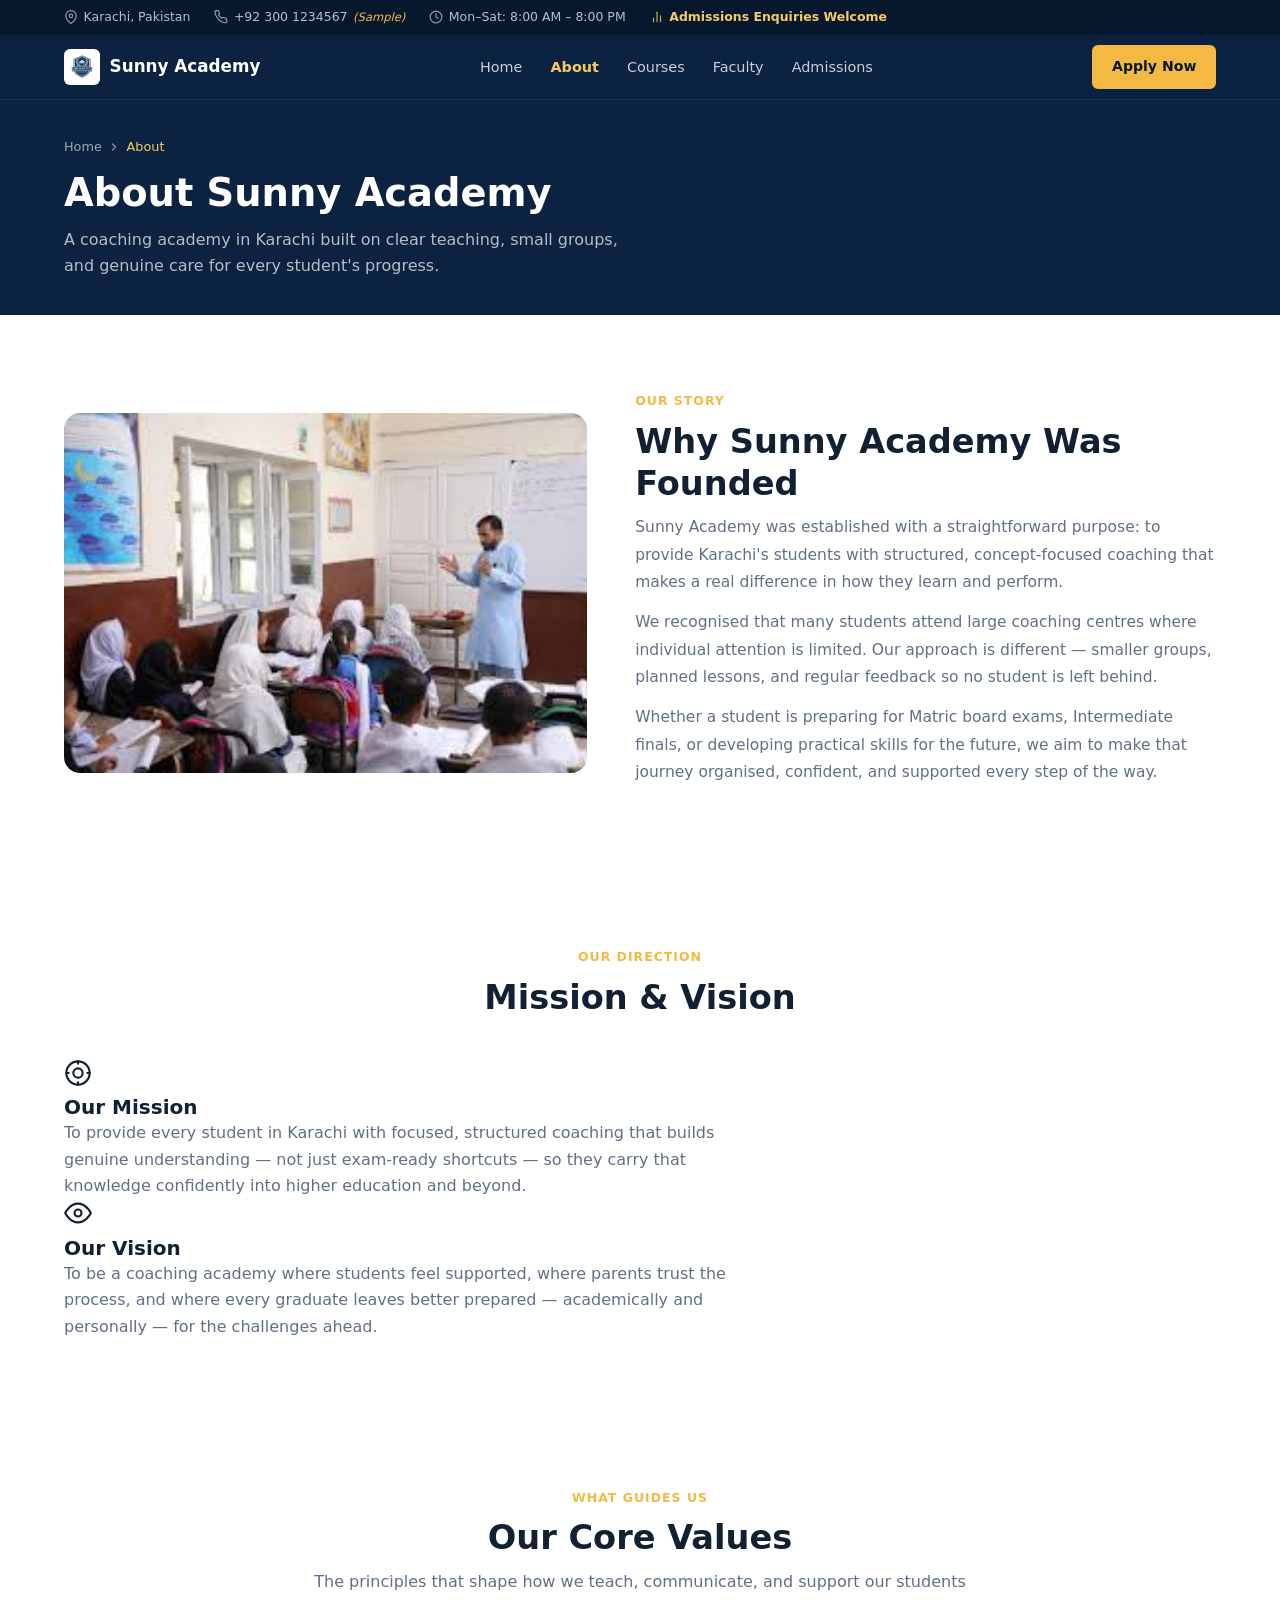
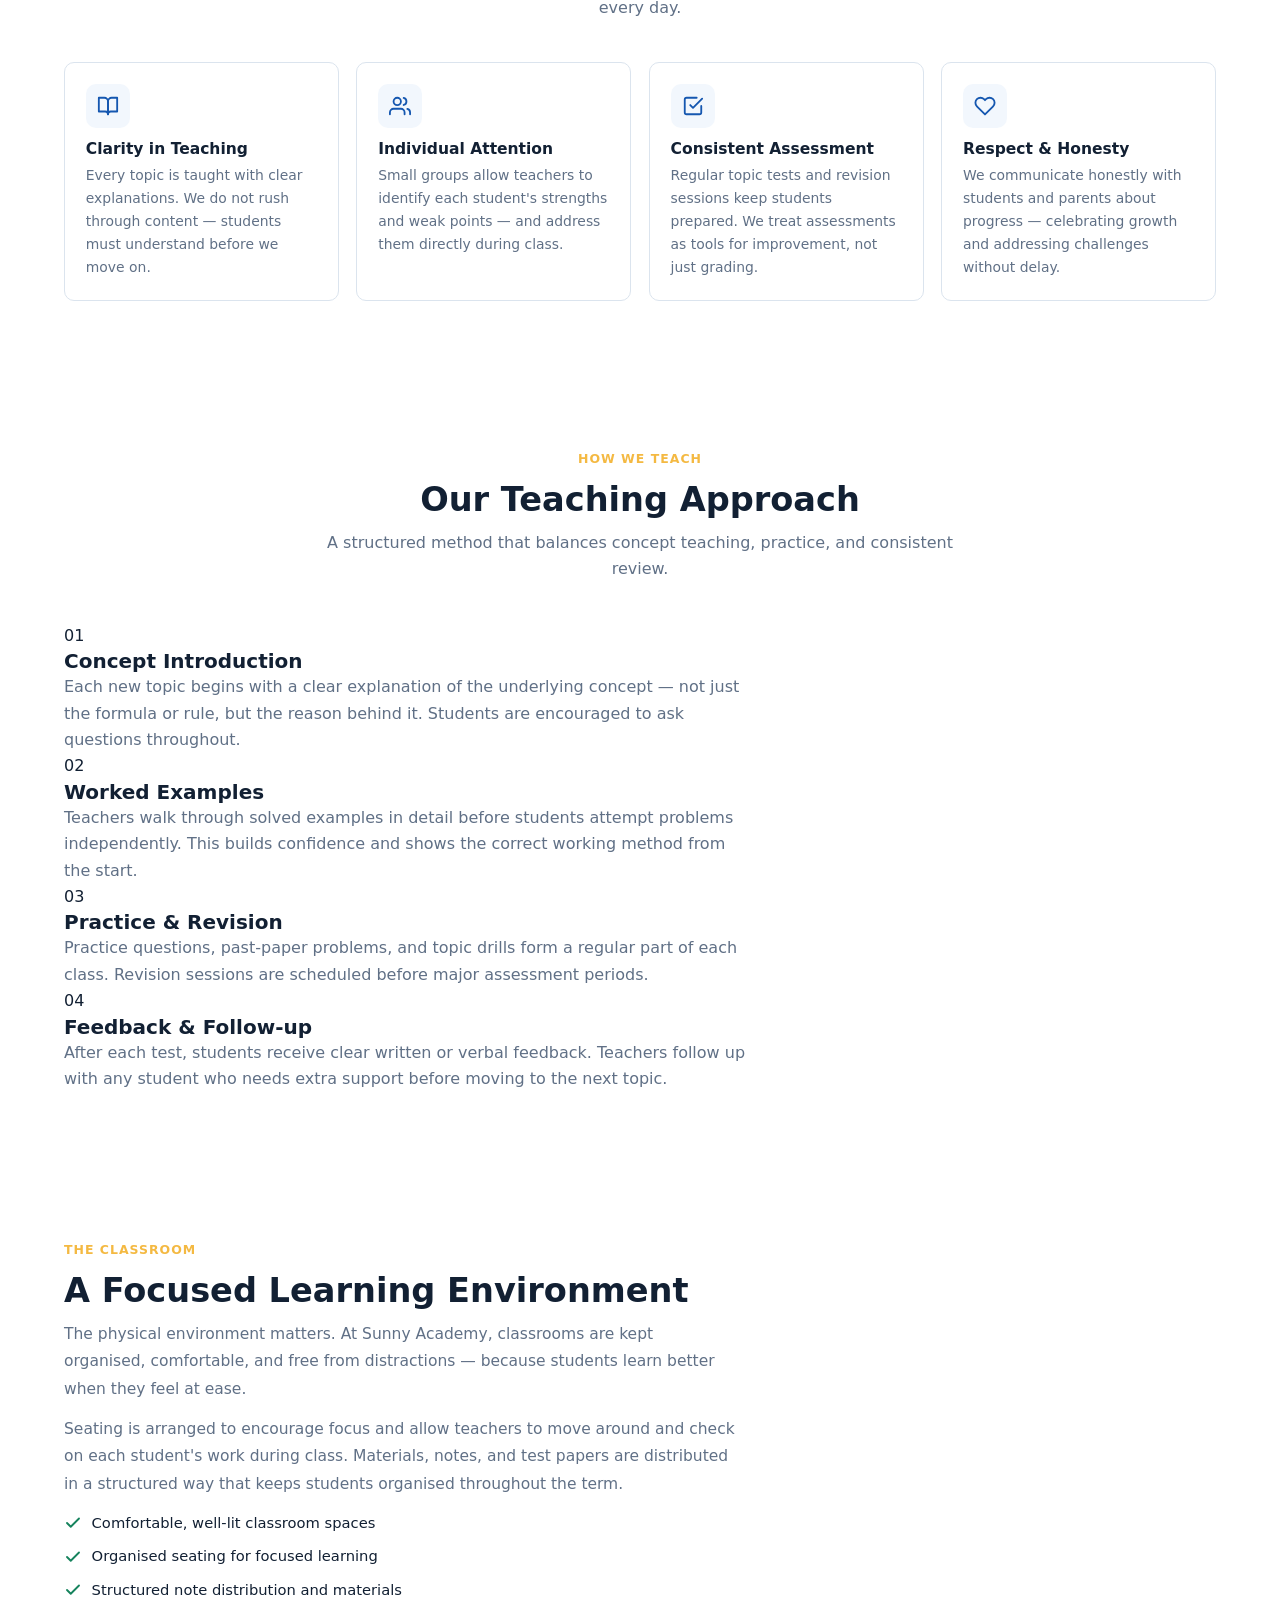
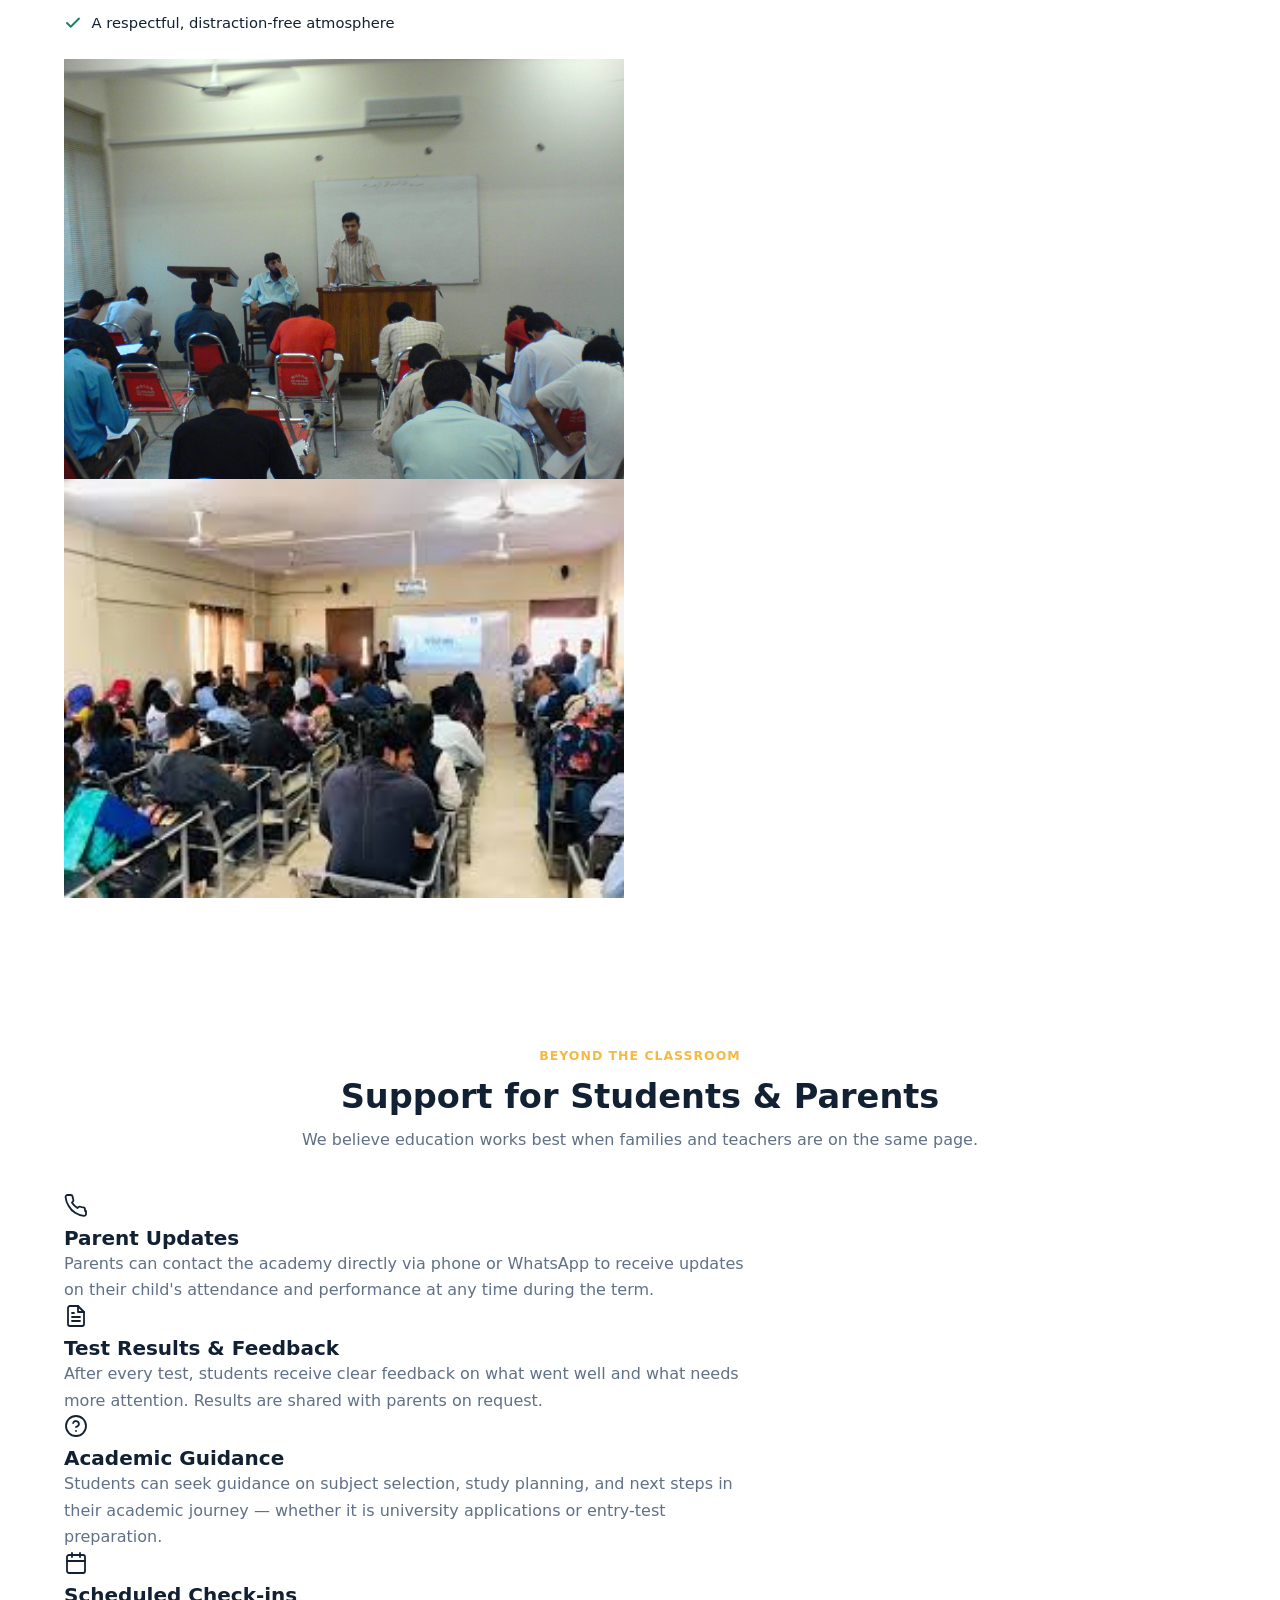
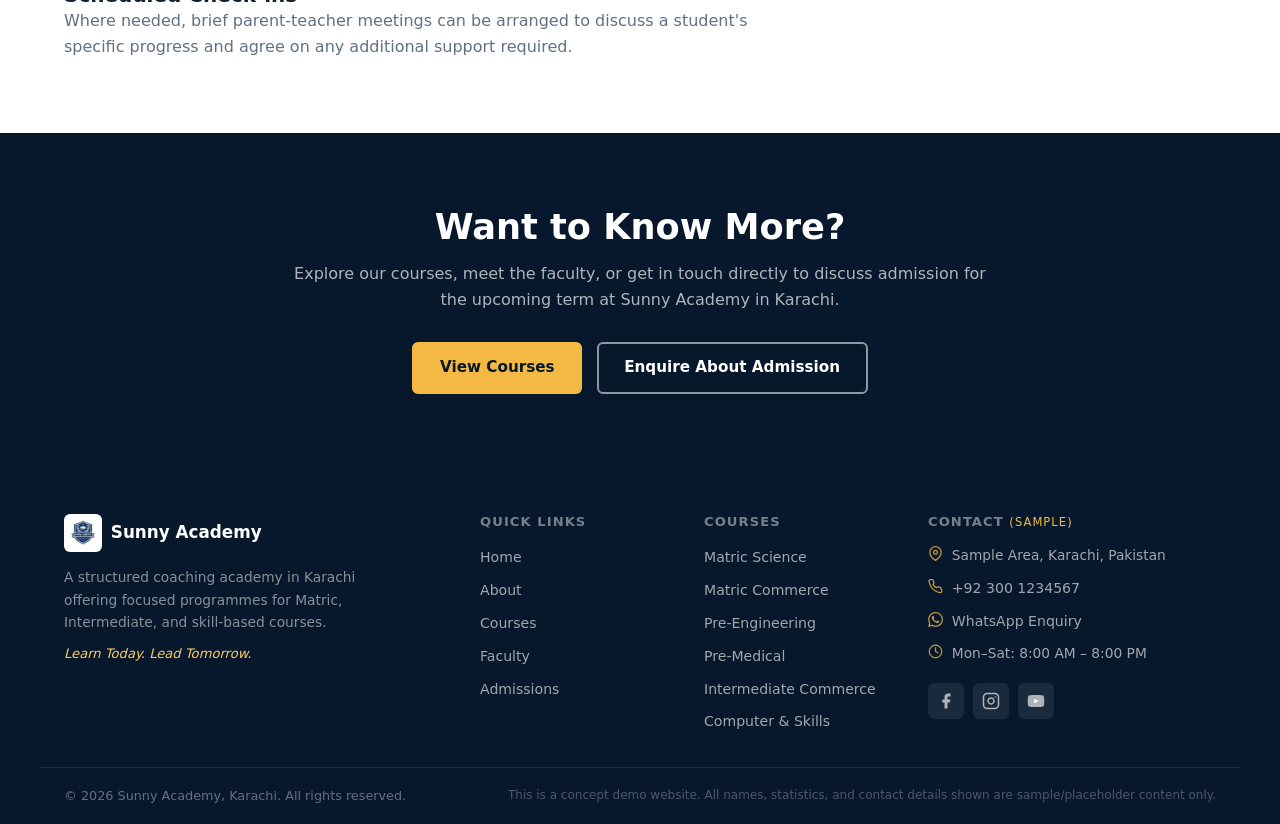
==== about.html @ 2819cbe4 "first commit" ====
<!DOCTYPE html>
<html lang="en">
<head>
  <meta charset="UTF-8" />
  <meta name="viewport" content="width=device-width, initial-scale=1.0" />
  <title>About Sunny Academy – Our Story &amp; Approach | Karachi</title>
  <meta name="description" content="Learn about Sunny Academy in Karachi — our teaching approach, mission, core values, and the supportive learning environment we provide for Matric and Intermediate students." />

  <link rel="icon" href="assets/images/favicon.jpeg" type="image/jpeg" />

  <meta property="og:title" content="About Sunny Academy – Learn Today. Lead Tomorrow." />
  <meta property="og:description" content="Discover how Sunny Academy in Karachi supports students through structured, concept-based coaching with small groups and regular progress monitoring." />
  <meta property="og:image" content="assets/images/og-cover.jpeg" />
  <meta property="og:type" content="website" />

  <link rel="stylesheet" href="assets/css/style.css" />

  <!-- JSON-LD: SAMPLE / DEMO DATA ONLY -->
  <script type="application/ld+json">
  {
    "@context": "https://schema.org",
    "@type": "EducationalOrganization",
    "name": "Sunny Academy",
    "description": "A coaching academy in Karachi offering structured learning for Matric, Intermediate, and skill-based courses.",
    "address": {
      "@type": "PostalAddress",
      "addressLocality": "Karachi",
      "addressCountry": "PK"
    },
    "url": "#"
  }
  </script>
</head>
<body>

  <a class="skip-link" href="#main-content">Skip to main content</a>

  <!-- TOPBAR -->
  <div class="topbar" role="complementary" aria-label="Academy information">
    <div class="container topbar__inner">
      <span class="topbar__item">
        <svg width="14" height="14" viewBox="0 0 24 24" fill="none" stroke="currentColor" stroke-width="2" stroke-linecap="round" stroke-linejoin="round" aria-hidden="true"><path d="M21 10c0 7-9 13-9 13S3 17 3 10a9 9 0 0 1 18 0z"/><circle cx="12" cy="10" r="3"/></svg>
        Karachi, Pakistan
      </span>
      <span class="topbar__item">
        <svg width="14" height="14" viewBox="0 0 24 24" fill="none" stroke="currentColor" stroke-width="2" stroke-linecap="round" stroke-linejoin="round" aria-hidden="true"><path d="M22 16.92v3a2 2 0 0 1-2.18 2 19.79 19.79 0 0 1-8.63-3.07A19.5 19.5 0 0 1 4.69 12a19.79 19.79 0 0 1-3.07-8.67A2 2 0 0 1 3.59 1h3a2 2 0 0 1 2 1.72c.127.96.361 1.903.7 2.81a2 2 0 0 1-.45 2.11L7.91 8.58a16 16 0 0 0 5.51 5.51l.96-.91a2 2 0 0 1 2.11-.45c.907.339 1.85.573 2.81.7A2 2 0 0 1 21 15.5v1.42z"/></svg>
        +92 300 1234567 <em class="topbar__note">(Sample)</em>
      </span>
      <span class="topbar__item">
        <svg width="14" height="14" viewBox="0 0 24 24" fill="none" stroke="currentColor" stroke-width="2" stroke-linecap="round" stroke-linejoin="round" aria-hidden="true"><circle cx="12" cy="12" r="10"/><polyline points="12 6 12 12 16 14"/></svg>
        Mon–Sat: 8:00 AM – 8:00 PM
      </span>
      <span class="topbar__item topbar__admissions">
        <svg width="14" height="14" viewBox="0 0 24 24" fill="none" stroke="currentColor" stroke-width="2" stroke-linecap="round" stroke-linejoin="round" aria-hidden="true"><path d="M18 20V10"/><path d="M12 20V4"/><path d="M6 20v-6"/></svg>
        Admissions Enquiries Welcome
      </span>
    </div>
  </div>

  <!-- NAVBAR -->
  <header class="navbar" id="navbar" role="banner">
    <div class="container navbar__inner">
      <a href="index.html" class="navbar__brand" aria-label="Sunny Academy – home">
        <img src="assets/images/logo.jpeg" alt="Sunny Academy logo" width="40" height="40" class="navbar__logo-img" />
        <span class="navbar__brand-text">Sunny Academy</span>
      </a>
      <nav class="navbar__nav" id="primary-nav" role="navigation" aria-label="Primary navigation">
        <ul class="navbar__links" role="list">
          <li><a href="index.html" class="navbar__link">Home</a></li>
          <li><a href="about.html" class="navbar__link" aria-current="page">About</a></li>
          <li><a href="courses.html" class="navbar__link">Courses</a></li>
          <li><a href="faculty.html" class="navbar__link">Faculty</a></li>
          <li><a href="admissions.html" class="navbar__link">Admissions</a></li>
        </ul>
      </nav>
      <a href="admissions.html" class="btn btn--gold navbar__cta">Apply Now</a>
      <button class="navbar__hamburger" id="menu-toggle" aria-expanded="false" aria-controls="mobile-menu" aria-label="Open navigation menu">
        <span class="hamburger__bar"></span>
        <span class="hamburger__bar"></span>
        <span class="hamburger__bar"></span>
      </button>
    </div>
    <div class="mobile-menu" id="mobile-menu" aria-hidden="true" role="dialog" aria-label="Navigation menu">
      <nav aria-label="Mobile navigation">
        <ul class="mobile-menu__links" role="list">
          <li><a href="index.html" class="mobile-menu__link">Home</a></li>
          <li><a href="about.html" class="mobile-menu__link" aria-current="page">About</a></li>
          <li><a href="courses.html" class="mobile-menu__link">Courses</a></li>
          <li><a href="faculty.html" class="mobile-menu__link">Faculty</a></li>
          <li><a href="admissions.html" class="mobile-menu__link">Admissions</a></li>
          <li><a href="admissions.html" class="btn btn--gold mobile-menu__cta">Apply Now</a></li>
        </ul>
      </nav>
    </div>
  </header>

  <main id="main-content">

    <!-- INNER HERO -->
    <section class="inner-hero" aria-label="About page header">
      <div class="container">
        <div class="inner-hero__content">
          <nav class="inner-hero__breadcrumb" aria-label="Breadcrumb">
            <a href="index.html">Home</a>
            <svg width="12" height="12" viewBox="0 0 24 24" fill="none" stroke="currentColor" stroke-width="2.5" stroke-linecap="round" stroke-linejoin="round" aria-hidden="true"><polyline points="9 18 15 12 9 6"/></svg>
            <span aria-current="page">About</span>
          </nav>
          <h1 class="inner-hero__title">About Sunny Academy</h1>
          <p class="inner-hero__sub">A coaching academy in Karachi built on clear teaching, small groups, and genuine care for every student's progress.</p>
        </div>
      </div>
    </section>

    <!-- INTRODUCTION -->
    <section class="section about-intro" aria-labelledby="about-intro-heading">
      <div class="container about-preview__inner">
        <div class="about-preview__image reveal">
          <img
            src="assets/images/about-academy.jpeg"
            alt="Students and teachers in a Sunny Academy classroom in Karachi"
            width="580"
            height="420"
            loading="lazy"
            decoding="async"
            class="about-preview__img"
          />
        </div>
        <div class="about-preview__content reveal">
          <span class="eyebrow">Our Story</span>
          <h2 id="about-intro-heading" class="section__title">Why Sunny Academy Was Founded</h2>
          <p class="about-preview__text">
            Sunny Academy was established with a straightforward purpose: to provide Karachi's students with structured, concept-focused coaching that makes a real difference in how they learn and perform.
          </p>
          <p class="about-preview__text">
            We recognised that many students attend large coaching centres where individual attention is limited. Our approach is different — smaller groups, planned lessons, and regular feedback so no student is left behind.
          </p>
          <p class="about-preview__text">
            Whether a student is preparing for Matric board exams, Intermediate finals, or developing practical skills for the future, we aim to make that journey organised, confident, and supported every step of the way.
          </p>
        </div>
      </div>
    </section>

    <!-- MISSION AND VISION -->
    <section class="section mission-section" aria-labelledby="mission-heading">
      <div class="container">
        <div class="section__header">
          <span class="eyebrow">Our Direction</span>
          <h2 id="mission-heading" class="section__title">Mission &amp; Vision</h2>
        </div>
        <div class="mission-grid">
          <div class="mission-card reveal">
            <div class="mission-card__icon" aria-hidden="true">
              <svg width="28" height="28" viewBox="0 0 24 24" fill="none" stroke="currentColor" stroke-width="1.8" stroke-linecap="round" stroke-linejoin="round"><circle cx="12" cy="12" r="10"/><circle cx="12" cy="12" r="4"/><line x1="12" y1="2" x2="12" y2="4"/><line x1="12" y1="20" x2="12" y2="22"/><line x1="2" y1="12" x2="4" y2="12"/><line x1="20" y1="12" x2="22" y2="12"/></svg>
            </div>
            <h3 class="mission-card__title">Our Mission</h3>
            <p class="mission-card__text">To provide every student in Karachi with focused, structured coaching that builds genuine understanding — not just exam-ready shortcuts — so they carry that knowledge confidently into higher education and beyond.</p>
          </div>
          <div class="mission-card reveal">
            <div class="mission-card__icon" aria-hidden="true">
              <svg width="28" height="28" viewBox="0 0 24 24" fill="none" stroke="currentColor" stroke-width="1.8" stroke-linecap="round" stroke-linejoin="round"><path d="M1 12s4-8 11-8 11 8 11 8-4 8-11 8-11-8-11-8z"/><circle cx="12" cy="12" r="3"/></svg>
            </div>
            <h3 class="mission-card__title">Our Vision</h3>
            <p class="mission-card__text">To be a coaching academy where students feel supported, where parents trust the process, and where every graduate leaves better prepared — academically and personally — for the challenges ahead.</p>
          </div>
        </div>
      </div>
    </section>

    <!-- CORE VALUES -->
    <section class="section values-section" aria-labelledby="values-heading">
      <div class="container">
        <div class="section__header">
          <span class="eyebrow">What Guides Us</span>
          <h2 id="values-heading" class="section__title">Our Core Values</h2>
          <p class="section__subtitle">The principles that shape how we teach, communicate, and support our students every day.</p>
        </div>
        <div class="values-grid">
          <div class="value-card reveal">
            <div class="value-card__icon" aria-hidden="true">
              <svg width="22" height="22" viewBox="0 0 24 24" fill="none" stroke="currentColor" stroke-width="2" stroke-linecap="round" stroke-linejoin="round"><path d="M2 3h6a4 4 0 0 1 4 4v14a3 3 0 0 0-3-3H2z"/><path d="M22 3h-6a4 4 0 0 0-4 4v14a3 3 0 0 1 3-3h7z"/></svg>
            </div>
            <h3 class="value-card__title">Clarity in Teaching</h3>
            <p class="value-card__text">Every topic is taught with clear explanations. We do not rush through content — students must understand before we move on.</p>
          </div>
          <div class="value-card reveal">
            <div class="value-card__icon" aria-hidden="true">
              <svg width="22" height="22" viewBox="0 0 24 24" fill="none" stroke="currentColor" stroke-width="2" stroke-linecap="round" stroke-linejoin="round"><path d="M17 21v-2a4 4 0 0 0-4-4H5a4 4 0 0 0-4 4v2"/><circle cx="9" cy="7" r="4"/><path d="M23 21v-2a4 4 0 0 0-3-3.87"/><path d="M16 3.13a4 4 0 0 1 0 7.75"/></svg>
            </div>
            <h3 class="value-card__title">Individual Attention</h3>
            <p class="value-card__text">Small groups allow teachers to identify each student's strengths and weak points — and address them directly during class.</p>
          </div>
          <div class="value-card reveal">
            <div class="value-card__icon" aria-hidden="true">
              <svg width="22" height="22" viewBox="0 0 24 24" fill="none" stroke="currentColor" stroke-width="2" stroke-linecap="round" stroke-linejoin="round"><path d="M9 11l3 3L22 4"/><path d="M21 12v7a2 2 0 0 1-2 2H5a2 2 0 0 1-2-2V5a2 2 0 0 1 2-2h11"/></svg>
            </div>
            <h3 class="value-card__title">Consistent Assessment</h3>
            <p class="value-card__text">Regular topic tests and revision sessions keep students prepared. We treat assessments as tools for improvement, not just grading.</p>
          </div>
          <div class="value-card reveal">
            <div class="value-card__icon" aria-hidden="true">
              <svg width="22" height="22" viewBox="0 0 24 24" fill="none" stroke="currentColor" stroke-width="2" stroke-linecap="round" stroke-linejoin="round"><path d="M20.84 4.61a5.5 5.5 0 0 0-7.78 0L12 5.67l-1.06-1.06a5.5 5.5 0 0 0-7.78 7.78l1.06 1.06L12 21.23l7.78-7.78 1.06-1.06a5.5 5.5 0 0 0 0-7.78z"/></svg>
            </div>
            <h3 class="value-card__title">Respect &amp; Honesty</h3>
            <p class="value-card__text">We communicate honestly with students and parents about progress — celebrating growth and addressing challenges without delay.</p>
          </div>
        </div>
      </div>
    </section>

    <!-- TEACHING APPROACH -->
    <section class="section approach-section" aria-labelledby="approach-heading">
      <div class="container">
        <div class="section__header">
          <span class="eyebrow">How We Teach</span>
          <h2 id="approach-heading" class="section__title">Our Teaching Approach</h2>
          <p class="section__subtitle">A structured method that balances concept teaching, practice, and consistent review.</p>
        </div>
        <div class="approach-grid">
          <div class="approach-step reveal">
            <div class="approach-step__num" aria-hidden="true">01</div>
            <h3 class="approach-step__title">Concept Introduction</h3>
            <p class="approach-step__text">Each new topic begins with a clear explanation of the underlying concept — not just the formula or rule, but the reason behind it. Students are encouraged to ask questions throughout.</p>
          </div>
          <div class="approach-step reveal">
            <div class="approach-step__num" aria-hidden="true">02</div>
            <h3 class="approach-step__title">Worked Examples</h3>
            <p class="approach-step__text">Teachers walk through solved examples in detail before students attempt problems independently. This builds confidence and shows the correct working method from the start.</p>
          </div>
          <div class="approach-step reveal">
            <div class="approach-step__num" aria-hidden="true">03</div>
            <h3 class="approach-step__title">Practice &amp; Revision</h3>
            <p class="approach-step__text">Practice questions, past-paper problems, and topic drills form a regular part of each class. Revision sessions are scheduled before major assessment periods.</p>
          </div>
          <div class="approach-step reveal">
            <div class="approach-step__num" aria-hidden="true">04</div>
            <h3 class="approach-step__title">Feedback &amp; Follow-up</h3>
            <p class="approach-step__text">After each test, students receive clear written or verbal feedback. Teachers follow up with any student who needs extra support before moving to the next topic.</p>
          </div>
        </div>
      </div>
    </section>

    <!-- LEARNING ENVIRONMENT -->
    <section class="section env-section" aria-labelledby="env-heading">
      <div class="container env-section__inner">
        <div class="env-section__content reveal">
          <span class="eyebrow">The Classroom</span>
          <h2 id="env-heading" class="section__title">A Focused Learning Environment</h2>
          <p class="about-preview__text">
            The physical environment matters. At Sunny Academy, classrooms are kept organised, comfortable, and free from distractions — because students learn better when they feel at ease.
          </p>
          <p class="about-preview__text">
            Seating is arranged to encourage focus and allow teachers to move around and check on each student's work during class. Materials, notes, and test papers are distributed in a structured way that keeps students organised throughout the term.
          </p>
          <ul class="about-preview__strengths">
            <li class="about-preview__strength-item">
              <svg width="18" height="18" viewBox="0 0 24 24" fill="none" stroke="currentColor" stroke-width="2.5" stroke-linecap="round" stroke-linejoin="round" aria-hidden="true"><polyline points="20 6 9 17 4 12"/></svg>
              Comfortable, well-lit classroom spaces
            </li>
            <li class="about-preview__strength-item">
              <svg width="18" height="18" viewBox="0 0 24 24" fill="none" stroke="currentColor" stroke-width="2.5" stroke-linecap="round" stroke-linejoin="round" aria-hidden="true"><polyline points="20 6 9 17 4 12"/></svg>
              Organised seating for focused learning
            </li>
            <li class="about-preview__strength-item">
              <svg width="18" height="18" viewBox="0 0 24 24" fill="none" stroke="currentColor" stroke-width="2.5" stroke-linecap="round" stroke-linejoin="round" aria-hidden="true"><polyline points="20 6 9 17 4 12"/></svg>
              Structured note distribution and materials
            </li>
            <li class="about-preview__strength-item">
              <svg width="18" height="18" viewBox="0 0 24 24" fill="none" stroke="currentColor" stroke-width="2.5" stroke-linecap="round" stroke-linejoin="round" aria-hidden="true"><polyline points="20 6 9 17 4 12"/></svg>
              A respectful, distraction-free atmosphere
            </li>
          </ul>
        </div>
        <div class="env-section__gallery reveal">
          <img
            src="assets/images/classroom-1.jpeg"
            alt="A tidy Sunny Academy classroom with desks and teaching materials"
            width="560"
            height="380"
            loading="lazy"
            decoding="async"
            class="env-section__img env-section__img--top"
          />
          <img
            src="assets/images/classroom-2.jpeg"
            alt="Another view of a Sunny Academy classroom in Karachi"
            width="560"
            height="240"
            loading="lazy"
            decoding="async"
            class="env-section__img env-section__img--bottom"
          />
        </div>
      </div>
    </section>

    <!-- PARENT & STUDENT SUPPORT -->
    <section class="section support-section" aria-labelledby="support-heading">
      <div class="container">
        <div class="section__header">
          <span class="eyebrow">Beyond the Classroom</span>
          <h2 id="support-heading" class="section__title">Support for Students &amp; Parents</h2>
          <p class="section__subtitle">We believe education works best when families and teachers are on the same page.</p>
        </div>
        <div class="support-grid">
          <div class="support-card reveal">
            <div class="support-card__icon" aria-hidden="true">
              <svg width="24" height="24" viewBox="0 0 24 24" fill="none" stroke="currentColor" stroke-width="1.8" stroke-linecap="round" stroke-linejoin="round"><path d="M22 16.92v3a2 2 0 0 1-2.18 2 19.79 19.79 0 0 1-8.63-3.07A19.5 19.5 0 0 1 4.69 12a19.79 19.79 0 0 1-3.07-8.67A2 2 0 0 1 3.59 1h3a2 2 0 0 1 2 1.72c.127.96.361 1.903.7 2.81a2 2 0 0 1-.45 2.11L7.91 8.58a16 16 0 0 0 5.51 5.51l.96-.91a2 2 0 0 1 2.11-.45c.907.339 1.85.573 2.81.7A2 2 0 0 1 21 15.5v1.42z"/></svg>
            </div>
            <h3 class="support-card__title">Parent Updates</h3>
            <p class="support-card__text">Parents can contact the academy directly via phone or WhatsApp to receive updates on their child's attendance and performance at any time during the term.</p>
          </div>
          <div class="support-card reveal">
            <div class="support-card__icon" aria-hidden="true">
              <svg width="24" height="24" viewBox="0 0 24 24" fill="none" stroke="currentColor" stroke-width="1.8" stroke-linecap="round" stroke-linejoin="round"><path d="M14 2H6a2 2 0 0 0-2 2v16a2 2 0 0 0 2 2h12a2 2 0 0 0 2-2V8z"/><polyline points="14 2 14 8 20 8"/><line x1="16" y1="13" x2="8" y2="13"/><line x1="16" y1="17" x2="8" y2="17"/><polyline points="10 9 9 9 8 9"/></svg>
            </div>
            <h3 class="support-card__title">Test Results &amp; Feedback</h3>
            <p class="support-card__text">After every test, students receive clear feedback on what went well and what needs more attention. Results are shared with parents on request.</p>
          </div>
          <div class="support-card reveal">
            <div class="support-card__icon" aria-hidden="true">
              <svg width="24" height="24" viewBox="0 0 24 24" fill="none" stroke="currentColor" stroke-width="1.8" stroke-linecap="round" stroke-linejoin="round"><circle cx="12" cy="12" r="10"/><path d="M9.09 9a3 3 0 0 1 5.83 1c0 2-3 3-3 3"/><line x1="12" y1="17" x2="12.01" y2="17"/></svg>
            </div>
            <h3 class="support-card__title">Academic Guidance</h3>
            <p class="support-card__text">Students can seek guidance on subject selection, study planning, and next steps in their academic journey — whether it is university applications or entry-test preparation.</p>
          </div>
          <div class="support-card reveal">
            <div class="support-card__icon" aria-hidden="true">
              <svg width="24" height="24" viewBox="0 0 24 24" fill="none" stroke="currentColor" stroke-width="1.8" stroke-linecap="round" stroke-linejoin="round"><rect x="3" y="4" width="18" height="18" rx="2" ry="2"/><line x1="16" y1="2" x2="16" y2="6"/><line x1="8" y1="2" x2="8" y2="6"/><line x1="3" y1="10" x2="21" y2="10"/></svg>
            </div>
            <h3 class="support-card__title">Scheduled Check-ins</h3>
            <p class="support-card__text">Where needed, brief parent-teacher meetings can be arranged to discuss a student's specific progress and agree on any additional support required.</p>
          </div>
        </div>
      </div>
    </section>

    <!-- CTA -->
    <section class="section cta-section" aria-labelledby="about-cta-heading">
      <div class="container cta-section__inner">
        <div class="cta-section__content">
          <h2 id="about-cta-heading" class="cta-section__title">Want to Know More?</h2>
          <p class="cta-section__text">Explore our courses, meet the faculty, or get in touch directly to discuss admission for the upcoming term at Sunny Academy in Karachi.</p>
          <div class="cta-section__actions">
            <a href="courses.html" class="btn btn--gold">View Courses</a>
            <a href="admissions.html" class="btn btn--outline-light">Enquire About Admission</a>
          </div>
        </div>
      </div>
    </section>

  </main>

  <!-- FOOTER -->
  <footer class="footer" role="contentinfo">
    <div class="container footer__inner">
      <div class="footer__col footer__col--brand">
        <a href="index.html" class="footer__brand-link" aria-label="Sunny Academy home">
          <img src="assets/images/logo.jpeg" alt="Sunny Academy" width="40" height="40" loading="lazy" class="footer__logo" />
          <span class="footer__brand-name">Sunny Academy</span>
        </a>
        <p class="footer__desc">A structured coaching academy in Karachi offering focused programmes for Matric, Intermediate, and skill-based courses.</p>
        <p class="footer__tagline"><em>Learn Today. Lead Tomorrow.</em></p>
      </div>
      <div class="footer__col">
        <h3 class="footer__heading">Quick Links</h3>
        <ul class="footer__links" role="list">
          <li><a href="index.html" class="footer__link">Home</a></li>
          <li><a href="about.html" class="footer__link">About</a></li>
          <li><a href="courses.html" class="footer__link">Courses</a></li>
          <li><a href="faculty.html" class="footer__link">Faculty</a></li>
          <li><a href="admissions.html" class="footer__link">Admissions</a></li>
        </ul>
      </div>
      <div class="footer__col">
        <h3 class="footer__heading">Courses</h3>
        <ul class="footer__links" role="list">
          <li><a href="courses.html#matric-science" class="footer__link">Matric Science</a></li>
          <li><a href="courses.html#matric-commerce" class="footer__link">Matric Commerce</a></li>
          <li><a href="courses.html#pre-engineering" class="footer__link">Pre-Engineering</a></li>
          <li><a href="courses.html#pre-medical" class="footer__link">Pre-Medical</a></li>
          <li><a href="courses.html#inter-commerce" class="footer__link">Intermediate Commerce</a></li>
          <li><a href="courses.html#computer-skills" class="footer__link">Computer &amp; Skills</a></li>
        </ul>
      </div>
      <div class="footer__col">
        <h3 class="footer__heading">Contact <em class="footer__sample-note">(Sample)</em></h3>
        <address class="footer__contact">
          <p class="footer__contact-item">
            <svg width="15" height="15" viewBox="0 0 24 24" fill="none" stroke="currentColor" stroke-width="2" stroke-linecap="round" stroke-linejoin="round" aria-hidden="true"><path d="M21 10c0 7-9 13-9 13S3 17 3 10a9 9 0 0 1 18 0z"/><circle cx="12" cy="10" r="3"/></svg>
            Sample Area, Karachi, Pakistan
          </p>
          <p class="footer__contact-item">
            <svg width="15" height="15" viewBox="0 0 24 24" fill="none" stroke="currentColor" stroke-width="2" stroke-linecap="round" stroke-linejoin="round" aria-hidden="true"><path d="M22 16.92v3a2 2 0 0 1-2.18 2 19.79 19.79 0 0 1-8.63-3.07A19.5 19.5 0 0 1 4.69 12a19.79 19.79 0 0 1-3.07-8.67A2 2 0 0 1 3.59 1h3a2 2 0 0 1 2 1.72c.127.96.361 1.903.7 2.81a2 2 0 0 1-.45 2.11L7.91 8.58a16 16 0 0 0 5.51 5.51l.96-.91a2 2 0 0 1 2.11-.45c.907.339 1.85.573 2.81.7A2 2 0 0 1 21 15.5v1.42z"/></svg>
            <a href="tel:+923001234567" class="footer__link">+92 300 1234567</a>
          </p>
          <p class="footer__contact-item">
            <svg width="15" height="15" viewBox="0 0 24 24" fill="currentColor" aria-hidden="true"><path d="M17.472 14.382c-.297-.149-1.758-.867-2.03-.967-.273-.099-.471-.148-.67.15-.197.297-.767.966-.94 1.164-.173.199-.347.223-.644.075-.297-.15-1.255-.463-2.39-1.475-.883-.788-1.48-1.761-1.653-2.059-.173-.297-.018-.458.13-.606.134-.133.298-.347.446-.52.149-.174.198-.298.298-.497.099-.198.05-.371-.025-.52-.075-.149-.669-1.612-.916-2.207-.242-.579-.487-.5-.669-.51-.173-.008-.371-.01-.57-.01-.198 0-.52.074-.792.372-.272.297-1.04 1.016-1.04 2.479 0 1.462 1.065 2.875 1.213 3.074.149.198 2.096 3.2 5.077 4.487.709.306 1.262.489 1.694.625.712.227 1.36.195 1.871.118.571-.085 1.758-.719 2.006-1.413.248-.694.248-1.289.173-1.413-.074-.124-.272-.198-.57-.347m-5.421 7.403h-.004a9.87 9.87 0 0 1-5.031-1.378l-.361-.214-3.741.982.998-3.648-.235-.374a9.86 9.86 0 0 1-1.51-5.26c.001-5.45 4.436-9.884 9.888-9.884 2.64 0 5.122 1.03 6.988 2.898a9.825 9.825 0 0 1 2.893 6.994c-.003 5.45-4.437 9.884-9.885 9.884m8.413-18.297A11.815 11.815 0 0 0 12.05 0C5.495 0 .16 5.335.157 11.892c0 2.096.547 4.142 1.588 5.945L.057 24l6.305-1.654a11.882 11.882 0 0 0 5.683 1.448h.005c6.554 0 11.89-5.335 11.893-11.893a11.821 11.821 0 0 0-3.48-8.413z"/></svg>
            <a href="https://wa.me/923001234567" class="footer__link" target="_blank" rel="noopener noreferrer">WhatsApp Enquiry</a>
          </p>
          <p class="footer__contact-item">
            <svg width="15" height="15" viewBox="0 0 24 24" fill="none" stroke="currentColor" stroke-width="2" stroke-linecap="round" stroke-linejoin="round" aria-hidden="true"><circle cx="12" cy="12" r="10"/><polyline points="12 6 12 12 16 14"/></svg>
            Mon–Sat: 8:00 AM – 8:00 PM
          </p>
        </address>
        <div class="footer__social" aria-label="Social media placeholders">
          <a href="#" class="footer__social-link" aria-label="Facebook (link not yet set up)">
            <svg width="18" height="18" viewBox="0 0 24 24" fill="currentColor" aria-hidden="true"><path d="M18 2h-3a5 5 0 0 0-5 5v3H7v4h3v8h4v-8h3l1-4h-4V7a1 1 0 0 1 1-1h3z"/></svg>
          </a>
          <a href="#" class="footer__social-link" aria-label="Instagram (link not yet set up)">
            <svg width="18" height="18" viewBox="0 0 24 24" fill="none" stroke="currentColor" stroke-width="2" stroke-linecap="round" stroke-linejoin="round" aria-hidden="true"><rect x="2" y="2" width="20" height="20" rx="5" ry="5"/><path d="M16 11.37A4 4 0 1 1 12.63 8 4 4 0 0 1 16 11.37z"/><line x1="17.5" y1="6.5" x2="17.51" y2="6.5"/></svg>
          </a>
          <a href="#" class="footer__social-link" aria-label="YouTube (link not yet set up)">
            <svg width="18" height="18" viewBox="0 0 24 24" fill="currentColor" aria-hidden="true"><path d="M22.54 6.42a2.78 2.78 0 0 0-1.95-1.96C18.88 4 12 4 12 4s-6.88 0-8.59.46a2.78 2.78 0 0 0-1.95 1.96A29 29 0 0 0 1 12a29 29 0 0 0 .46 5.58A2.78 2.78 0 0 0 3.41 19.6C5.12 20 12 20 12 20s6.88 0 8.59-.46a2.78 2.78 0 0 0 1.95-1.95A29 29 0 0 0 23 12a29 29 0 0 0-.46-5.58z"/><polygon fill="#fff" points="9.75 15.02 15.5 12 9.75 8.98 9.75 15.02"/></svg>
          </a>
        </div>
      </div>
    </div>
    <div class="footer__bottom">
      <div class="container footer__bottom-inner">
        <p class="footer__copyright">&copy; <span id="footer-year">2024</span> Sunny Academy, Karachi. All rights reserved.</p>
        <p class="footer__disclaimer">This is a concept demo website. All names, statistics, and contact details shown are sample/placeholder content only.</p>
      </div>
    </div>
  </footer>

  <button class="back-to-top" id="back-to-top" aria-label="Back to top" hidden>
    <svg width="20" height="20" viewBox="0 0 24 24" fill="none" stroke="currentColor" stroke-width="2.5" stroke-linecap="round" stroke-linejoin="round" aria-hidden="true"><polyline points="18 15 12 9 6 15"/></svg>
  </button>

  <script src="assets/js/script.js" defer></script>
</body>
</html>
---- assets/css/style.css ----
/* ============================================================
   SUNNY ACADEMY — assets/css/style.css
   Mobile-first, single stylesheet
   ============================================================ */

/* ============================================================
   1. CSS VARIABLES
   ============================================================ */
:root {
  --navy-950: #07182d;
  --navy-900: #0b2341;
  --navy-800: #10365f;
  --blue-700: #1557b0;
  --blue-600: #246ed1;
  --blue-500: #3b82e6;
  --gold-500: #f4b942;
  --gold-400: #f8ca65;
  --blue-50:  #f2f7fd;
  --surface:  #f7f9fc;
  --white:    #ffffff;
  --text-dark:  #122033;
  --text-muted: #607086;
  --border:   #dbe4ee;
  --success:  #16835d;
  --danger:   #c83f4f;

  --font-base: Inter, ui-sans-serif, system-ui, -apple-system, BlinkMacSystemFont, "Segoe UI", Arial, sans-serif;
  --radius-sm: 6px;
  --radius-md: 10px;
  --radius-lg: 16px;
  --transition: 200ms ease;
  --shadow-sm: 0 1px 4px rgba(10,30,60,.07);
  --shadow-md: 0 4px 16px rgba(10,30,60,.10);
  --shadow-lg: 0 8px 32px rgba(10,30,60,.13);
  --container: 1200px;
}

/* ============================================================
   2. RESET
   ============================================================ */
*, *::before, *::after { box-sizing: border-box; margin: 0; padding: 0; }
html { scroll-behavior: smooth; -webkit-text-size-adjust: 100%; }
body {
  font-family: var(--font-base);
  font-size: 1rem;
  line-height: 1.65;
  color: var(--text-dark);
  background: var(--white);
  overflow-x: hidden;
}
img { display: block; max-width: 100%; height: auto; }
ul, ol { list-style: none; }
a { color: inherit; text-decoration: none; }
button { font-family: inherit; cursor: pointer; border: none; background: none; }
address { font-style: normal; }
[hidden] { display: none !important; }

/* ============================================================
   3. BASE TYPOGRAPHY
   ============================================================ */
h1, h2, h3, h4 {
  line-height: 1.25;
  font-weight: 700;
  color: var(--text-dark);
}
h1 { font-size: clamp(1.75rem, 5vw, 2.8rem); }
h2 { font-size: clamp(1.4rem, 3.5vw, 2.1rem); }
h3 { font-size: clamp(1.05rem, 2.5vw, 1.25rem); }
p  { max-width: 68ch; color: var(--text-muted); }

/* ============================================================
   4. ACCESSIBILITY
   ============================================================ */
.skip-link {
  position: absolute;
  top: -100%;
  left: 1rem;
  padding: .5rem 1rem;
  background: var(--blue-700);
  color: var(--white);
  font-weight: 600;
  border-radius: var(--radius-sm);
  z-index: 9999;
  transition: top var(--transition);
}
.skip-link:focus { top: .75rem; }

:focus-visible {
  outline: 2px solid var(--blue-500);
  outline-offset: 3px;
  border-radius: 3px;
}

/* ============================================================
   5. LAYOUT UTILITIES
   ============================================================ */
.container {
  width: 100%;
  max-width: var(--container);
  margin-inline: auto;
  padding-inline: 1rem;
}
.section {
  padding-block: 3.5rem;
}
.section__header {
  text-align: center;
  max-width: 680px;
  margin-inline: auto;
  margin-bottom: 2.5rem;
}
.section__title { margin-bottom: .6rem; }
.section__subtitle { margin: 0 auto; }
.section__cta { text-align: center; margin-top: 2rem; }

.eyebrow {
  display: inline-block;
  font-size: .78rem;
  font-weight: 700;
  letter-spacing: .08em;
  text-transform: uppercase;
  color: var(--gold-500);
  margin-bottom: .55rem;
}

/* ============================================================
   6. BUTTONS
   ============================================================ */
.btn {
  display: inline-flex;
  align-items: center;
  justify-content: center;
  gap: .45rem;
  padding: .72rem 1.6rem;
  font-size: .95rem;
  font-weight: 600;
  border-radius: var(--radius-sm);
  transition: background var(--transition), color var(--transition), border-color var(--transition), transform var(--transition), box-shadow var(--transition);
  text-align: center;
  min-height: 44px;
  white-space: nowrap;
}
.btn--primary {
  background: var(--blue-700);
  color: var(--white);
  border: 2px solid var(--blue-700);
}
.btn--primary:hover, .btn--primary:focus-visible {
  background: var(--navy-800);
  border-color: var(--navy-800);
  transform: translateY(-1px);
  box-shadow: var(--shadow-md);
}
.btn--gold {
  background: var(--gold-500);
  color: var(--navy-950);
  border: 2px solid var(--gold-500);
  font-weight: 700;
}
.btn--gold:hover, .btn--gold:focus-visible {
  background: var(--gold-400);
  border-color: var(--gold-400);
  transform: translateY(-1px);
  box-shadow: var(--shadow-md);
}
.btn--outline-light {
  background: transparent;
  color: var(--white);
  border: 2px solid rgba(255,255,255,.55);
}
.btn--outline-light:hover, .btn--outline-light:focus-visible {
  background: rgba(255,255,255,.12);
  border-color: var(--white);
}
.btn--outline-dark {
  background: transparent;
  color: var(--blue-700);
  border: 2px solid var(--blue-700);
}
.btn--outline-dark:hover, .btn--outline-dark:focus-visible {
  background: var(--blue-50);
}

/* ============================================================
   7. BADGES
   ============================================================ */
.badge {
  display: inline-flex;
  align-items: center;
  gap: .3rem;
  padding: .3rem .75rem;
  font-size: .78rem;
  font-weight: 700;
  border-radius: 50px;
  letter-spacing: .04em;
}
.badge--demo {
  background: rgba(244,185,66,.18);
  color: var(--gold-500);
  border: 1px solid rgba(244,185,66,.35);
  margin-bottom: 1rem;
}
.badge--small {
  font-size: .7rem;
  padding: .2rem .55rem;
}

/* ============================================================
   8. TOPBAR
   ============================================================ */
.topbar {
  background: var(--navy-950);
  color: rgba(255,255,255,.72);
  font-size: .78rem;
  padding-block: .45rem;
  display: none;
}
.topbar__inner {
  display: flex;
  flex-wrap: wrap;
  gap: .6rem 1.5rem;
  align-items: center;
}
.topbar__item {
  display: inline-flex;
  align-items: center;
  gap: .35rem;
}
.topbar__item svg { flex-shrink: 0; opacity: .8; }
.topbar__note { color: var(--gold-500); font-size: .72rem; }
.topbar__admissions { color: var(--gold-400); font-weight: 600; }

/* ============================================================
   9. NAVBAR
   ============================================================ */
.navbar {
  position: sticky;
  top: 0;
  z-index: 1000;
  background: var(--navy-900);
  border-bottom: 1px solid rgba(255,255,255,.07);
  transition: box-shadow var(--transition);
}
.navbar.scrolled { box-shadow: 0 2px 16px rgba(0,0,0,.28); }
.navbar__inner {
  display: flex;
  align-items: center;
  gap: 1rem;
  height: 64px;
}
.navbar__brand {
  display: inline-flex;
  align-items: center;
  gap: .6rem;
  flex-shrink: 0;
}
.navbar__logo-img {
  width: 36px;
  height: 36px;
  border-radius: 6px;
  object-fit: cover;
}
.navbar__brand-text {
  font-size: 1.05rem;
  font-weight: 700;
  color: var(--white);
  white-space: nowrap;
}
.navbar__nav { display: none; }
.navbar__links {
  display: flex;
  align-items: center;
  gap: .25rem;
}
.navbar__link {
  padding: .45rem .75rem;
  font-size: .9rem;
  font-weight: 500;
  color: rgba(255,255,255,.78);
  border-radius: var(--radius-sm);
  transition: color var(--transition), background var(--transition);
  white-space: nowrap;
}
.navbar__link:hover { color: var(--white); background: rgba(255,255,255,.09); }
.navbar__link[aria-current="page"] {
  color: var(--gold-400);
  font-weight: 600;
}
.navbar__cta {
  display: none;
  margin-left: auto;
  font-size: .88rem;
  padding: .5rem 1.1rem;
}
.navbar__hamburger {
  display: flex;
  flex-direction: column;
  gap: 5px;
  margin-left: auto;
  padding: .5rem;
  min-width: 44px;
  min-height: 44px;
  align-items: center;
  justify-content: center;
  border-radius: var(--radius-sm);
  transition: background var(--transition);
}
.navbar__hamburger:hover { background: rgba(255,255,255,.1); }
.hamburger__bar {
  display: block;
  width: 22px;
  height: 2px;
  background: var(--white);
  border-radius: 2px;
  transition: transform var(--transition), opacity var(--transition);
}
.navbar__hamburger[aria-expanded="true"] .hamburger__bar:nth-child(1) {
  transform: translateY(7px) rotate(45deg);
}
.navbar__hamburger[aria-expanded="true"] .hamburger__bar:nth-child(2) {
  opacity: 0;
  transform: scaleX(0);
}
.navbar__hamburger[aria-expanded="true"] .hamburger__bar:nth-child(3) {
  transform: translateY(-7px) rotate(-45deg);
}

/* ============================================================
   10. MOBILE MENU
   ============================================================ */
.mobile-menu {
  display: none;
  position: absolute;
  top: 100%;
  left: 0;
  right: 0;
  background: var(--navy-800);
  border-top: 1px solid rgba(255,255,255,.08);
  max-height: calc(100svh - 64px);
  overflow-y: auto;
  z-index: 999;
  box-shadow: 0 8px 24px rgba(0,0,0,.35);
}
.mobile-menu.is-open { display: block; }
.mobile-menu__links {
  padding: 1rem;
  display: flex;
  flex-direction: column;
  gap: .25rem;
}
.mobile-menu__link {
  display: block;
  padding: .75rem 1rem;
  font-size: 1rem;
  font-weight: 500;
  color: rgba(255,255,255,.82);
  border-radius: var(--radius-sm);
  transition: background var(--transition), color var(--transition);
  min-height: 44px;
}
.mobile-menu__link:hover { background: rgba(255,255,255,.1); color: var(--white); }
.mobile-menu__link[aria-current="page"] { color: var(--gold-400); font-weight: 600; }
.mobile-menu__cta {
  display: block;
  margin-top: .5rem;
  text-align: center;
}

/* ============================================================
   11. HERO
   ============================================================ */
.hero {
  background: var(--navy-900);
  padding-block: 2.5rem;
}
.hero__inner {
  display: flex;
  flex-direction: column;
  gap: 2rem;
}
.hero__content { order: 1; }
.hero__heading {
  font-size: clamp(1.7rem, 5.5vw, 2.9rem);
  color: var(--white);
  line-height: 1.2;
  margin-bottom: .9rem;
}
.hero__heading--accent { color: var(--gold-400); }
.hero__sub {
  color: rgba(255,255,255,.75);
  font-size: 1.05rem;
  line-height: 1.7;
  margin-bottom: 1.5rem;
  max-width: 54ch;
}
.hero__actions {
  display: flex;
  flex-wrap: wrap;
  gap: .75rem;
  margin-bottom: 1.5rem;
}
.hero__actions .btn { flex: 1 1 auto; min-width: 160px; }
.hero__trust {
  display: flex;
  flex-direction: column;
  gap: .55rem;
}
.hero__trust-item {
  display: inline-flex;
  align-items: center;
  gap: .45rem;
  font-size: .88rem;
  color: rgba(255,255,255,.7);
}
.hero__trust-item svg { color: var(--gold-400); flex-shrink: 0; }
.hero__image-wrap { order: 2; }
.hero__image {
  width: 100%;
  height: auto;
  border-radius: var(--radius-lg);
  object-fit: cover;
  aspect-ratio: 4/3;
  box-shadow: var(--shadow-lg);
}

/* ============================================================
   12. TRUST STRIP
   ============================================================ */
.trust-strip {
  background: var(--blue-50);
  border-block: 1px solid var(--border);
  padding-block: 1.75rem;
}
.trust-strip__inner {
  display: grid;
  grid-template-columns: 1fr;
  gap: 1.25rem;
}
.trust-strip__item {
  display: flex;
  align-items: flex-start;
  gap: .85rem;
}
.trust-strip__icon {
  flex-shrink: 0;
  width: 44px;
  height: 44px;
  background: var(--white);
  border: 1px solid var(--border);
  border-radius: var(--radius-md);
  display: flex;
  align-items: center;
  justify-content: center;
  color: var(--blue-700);
  box-shadow: var(--shadow-sm);
}
.trust-strip__title {
  font-size: .95rem;
  font-weight: 700;
  margin-bottom: .15rem;
  color: var(--text-dark);
}
.trust-strip__text { font-size: .85rem; margin: 0; }

/* ============================================================
   13. COURSES PREVIEW
   ============================================================ */
.courses-preview { background: var(--white); }
.courses-grid {
  display: grid;
  grid-template-columns: 1fr;
  gap: 1.25rem;
}
.course-card {
  background: var(--surface);
  border: 1px solid var(--border);
  border-radius: var(--radius-md);
  padding: 1.4rem;
  transition: box-shadow var(--transition), transform var(--transition);
  display: flex;
  flex-direction: column;
}
.course-card:hover {
  box-shadow: var(--shadow-md);
  transform: translateY(-2px);
}
.course-card__icon {
  width: 52px;
  height: 52px;
  background: var(--blue-50);
  border: 1px solid var(--border);
  border-radius: var(--radius-md);
  display: flex;
  align-items: center;
  justify-content: center;
  color: var(--blue-700);
  margin-bottom: 1rem;
  flex-shrink: 0;
}
.course-card__title {
  font-size: 1.05rem;
  font-weight: 700;
  margin-bottom: .45rem;
}
.course-card__desc {
  font-size: .9rem;
  line-height: 1.6;
  margin-bottom: .6rem;
  flex: 1;
}
.course-card__level {
  font-size: .82rem;
  color: var(--text-muted);
  margin-bottom: .9rem;
}
.course-card__level strong { color: var(--text-dark); }
.course-card__link {
  display: inline-flex;
  align-items: center;
  gap: .3rem;
  font-size: .88rem;
  font-weight: 600;
  color: var(--blue-700);
  transition: gap var(--transition), color var(--transition);
  margin-top: auto;
}
.course-card__link:hover { gap: .55rem; color: var(--navy-800); }

/* ============================================================
   14. ABOUT PREVIEW
   ============================================================ */
.about-preview { background: var(--surface); }
.about-preview__inner {
  display: flex;
  flex-direction: column;
  gap: 2rem;
}
.about-preview__img {
  width: 100%;
  border-radius: var(--radius-lg);
  object-fit: cover;
  aspect-ratio: 4/3;
}
.about-preview__text {
  font-size: .97rem;
  line-height: 1.75;
  margin-bottom: .85rem;
}
.about-preview__strengths {
  display: flex;
  flex-direction: column;
  gap: .55rem;
  margin-bottom: 1.5rem;
}
.about-preview__strength-item {
  display: flex;
  align-items: center;
  gap: .6rem;
  font-size: .92rem;
  color: var(--text-dark);
}
.about-preview__strength-item svg { color: var(--success); flex-shrink: 0; }

/* ============================================================
   15. STATS SECTION
   ============================================================ */
.stats-section {
  background: var(--navy-900);
  padding-block: 2.5rem;
}
.stats-section__note {
  display: flex;
  align-items: center;
  gap: .4rem;
  font-size: .78rem;
  color: rgba(255,255,255,.45);
  margin-bottom: 1.75rem;
  justify-content: center;
}
.stats-section__note svg { color: var(--gold-500); opacity: .8; flex-shrink: 0; }
.stats-grid {
  display: grid;
  grid-template-columns: repeat(2, 1fr);
  gap: 1rem;
}
.stat-card {
  background: rgba(255,255,255,.06);
  border: 1px solid rgba(255,255,255,.1);
  border-radius: var(--radius-md);
  padding: 1.4rem 1rem;
  text-align: center;
  display: flex;
  flex-direction: column;
  gap: .4rem;
}
.stat-card__number {
  font-size: clamp(1.8rem, 5vw, 2.6rem);
  font-weight: 800;
  color: var(--gold-400);
  line-height: 1;
}
.stat-card__label {
  font-size: .82rem;
  color: rgba(255,255,255,.6);
}

/* ============================================================
   16. WHY SECTION
   ============================================================ */
.why-section { background: var(--white); }
.why-grid {
  display: grid;
  grid-template-columns: 1fr;
  gap: 1.1rem;
}
.why-card {
  background: var(--surface);
  border: 1px solid var(--border);
  border-radius: var(--radius-md);
  padding: 1.4rem;
  transition: box-shadow var(--transition), transform var(--transition);
}
.why-card:hover { box-shadow: var(--shadow-md); transform: translateY(-2px); }
.why-card__icon {
  width: 48px;
  height: 48px;
  background: var(--blue-50);
  border-radius: var(--radius-md);
  display: flex;
  align-items: center;
  justify-content: center;
  color: var(--blue-700);
  margin-bottom: .9rem;
}
.why-card__title { font-size: 1rem; margin-bottom: .4rem; }
.why-card__text { font-size: .88rem; line-height: 1.65; margin: 0; }

/* ============================================================
   17. PROCESS SECTION
   ============================================================ */
.process-section { background: var(--blue-50); }
.process-steps {
  display: grid;
  grid-template-columns: 1fr;
  gap: 1.25rem;
}
.process-step {
  display: flex;
  gap: 1.1rem;
  align-items: flex-start;
  background: var(--white);
  border: 1px solid var(--border);
  border-radius: var(--radius-md);
  padding: 1.35rem;
}
.process-step__number {
  flex-shrink: 0;
  width: 40px;
  height: 40px;
  background: var(--blue-700);
  color: var(--white);
  border-radius: 50%;
  display: flex;
  align-items: center;
  justify-content: center;
  font-size: 1rem;
  font-weight: 800;
}
.process-step__title { font-size: 1rem; margin-bottom: .35rem; }
.process-step__text { font-size: .88rem; margin: 0; }

/* ============================================================
   18. FACULTY PREVIEW
   ============================================================ */
.faculty-preview { background: var(--surface); }
.faculty-grid {
  display: grid;
  grid-template-columns: 1fr;
  gap: 1.5rem;
}
.faculty-card {
  background: var(--white);
  border: 1px solid var(--border);
  border-radius: var(--radius-lg);
  overflow: hidden;
  box-shadow: var(--shadow-sm);
  display: flex;
  flex-direction: column;
  transition: box-shadow var(--transition), transform var(--transition);
}
.faculty-card:hover { box-shadow: var(--shadow-md); transform: translateY(-2px); }
.faculty-card__img-wrap {
  position: relative;
  overflow: hidden;
  flex-shrink: 0;
}
.faculty-card__img {
  width: 100%;
  height: 220px;
  object-fit: cover;
}
.faculty-card__img-wrap .badge {
  position: absolute;
  top: .75rem;
  right: .75rem;
}
.faculty-card__body { padding: 1.25rem; }
.faculty-card__name { font-size: 1.05rem; margin-bottom: .25rem; }
.faculty-card__sample { font-size: .75rem; color: var(--text-muted); font-weight: 400; font-style: normal; }
.faculty-card__subject {
  font-size: .85rem;
  font-weight: 600;
  color: var(--blue-700);
  margin-bottom: .65rem;
}
.faculty-card__desc { font-size: .88rem; margin: 0; }

/* ============================================================
   19. GALLERY SECTION
   ============================================================ */
.gallery-section { background: var(--white); }
.gallery-grid {
  display: grid;
  grid-template-columns: 1fr;
  gap: 1rem;
}
.gallery-img {
  width: 100%;
  height: 240px;
  object-fit: cover;
  border-radius: var(--radius-md);
}

/* ============================================================
   20. TESTIMONIALS
   ============================================================ */
.testimonials-section { background: var(--surface); }
.demo-banner {
  background: rgba(244,185,66,.1);
  border: 1px solid rgba(244,185,66,.3);
  border-radius: var(--radius-sm);
  padding: .7rem 1rem;
  font-size: .84rem;
  color: #7a5c10;
  display: flex;
  align-items: flex-start;
  gap: .5rem;
  margin-bottom: 2rem;
  max-width: 680px;
  margin-inline: auto;
}
.demo-banner--subtle svg { flex-shrink: 0; margin-top: 2px; }
.testimonials-grid {
  display: grid;
  grid-template-columns: 1fr;
  gap: 1.25rem;
}
.testimonial-card {
  background: var(--white);
  border: 1px solid var(--border);
  border-radius: var(--radius-md);
  padding: 1.5rem;
  box-shadow: var(--shadow-sm);
}
.testimonial-card__stars { color: var(--gold-500); font-size: 1.1rem; margin-bottom: .75rem; }
.testimonial-card__text { font-size: .92rem; line-height: 1.7; margin-bottom: 1rem; font-style: italic; }
.testimonial-card__name { font-size: .82rem; font-weight: 600; color: var(--text-muted); }

/* ============================================================
   21. FAQ SECTION
   ============================================================ */
.faq-section { background: var(--white); }
.faq-section__inner { max-width: 780px; }
.faq-list { display: flex; flex-direction: column; gap: .5rem; }
.faq-item {
  border: 1px solid var(--border);
  border-radius: var(--radius-md);
  overflow: hidden;
}
.faq-question {
  display: flex;
  justify-content: space-between;
  align-items: center;
  width: 100%;
  padding: 1rem 1.15rem;
  font-size: .97rem;
  font-weight: 600;
  color: var(--text-dark);
  text-align: left;
  background: var(--surface);
  gap: .75rem;
  min-height: 52px;
  transition: background var(--transition);
}
.faq-question:hover { background: var(--blue-50); }
.faq-question[aria-expanded="true"] { background: var(--blue-50); color: var(--blue-700); }
.faq-icon { flex-shrink: 0; transition: transform var(--transition); }
.faq-question[aria-expanded="true"] .faq-icon { transform: rotate(180deg); }
.faq-answer {
  padding: 0 1.15rem 1rem;
  background: var(--white);
}
.faq-answer p { font-size: .92rem; line-height: 1.7; max-width: none; }

/* ============================================================
   22. CTA SECTION
   ============================================================ */
.cta-section {
  background: var(--navy-950);
  padding-block: 3.5rem;
}
.cta-section__inner { text-align: center; }
.cta-section__title {
  font-size: clamp(1.5rem, 4vw, 2.2rem);
  color: var(--white);
  margin-bottom: .75rem;
}
.cta-section__text {
  color: rgba(255,255,255,.68);
  font-size: 1rem;
  margin-inline: auto;
  margin-bottom: 1.75rem;
}
.cta-section__actions {
  display: flex;
  flex-wrap: wrap;
  gap: .9rem;
  justify-content: center;
}

/* ============================================================
   23. DEMO BANNER (page-level)
   ============================================================ */
.demo-banner--page {
  background: rgba(244,185,66,.12);
  border: 1px solid rgba(244,185,66,.28);
  border-radius: var(--radius-sm);
  padding: .85rem 1.1rem;
  font-size: .85rem;
  color: #6b4f0a;
  display: flex;
  gap: .6rem;
  align-items: flex-start;
  margin-bottom: 2rem;
}
.demo-banner--page svg { flex-shrink: 0; margin-top: 2px; }

/* ============================================================
   24. INNER PAGE HERO
   ============================================================ */
.inner-hero {
  background: var(--navy-900);
  padding-block: 2.25rem;
}
.inner-hero__content { max-width: 700px; }
.inner-hero__breadcrumb {
  display: flex;
  align-items: center;
  gap: .4rem;
  font-size: .8rem;
  color: rgba(255,255,255,.5);
  margin-bottom: .75rem;
}
.inner-hero__breadcrumb a { color: rgba(255,255,255,.6); transition: color var(--transition); }
.inner-hero__breadcrumb a:hover { color: var(--gold-400); }
.inner-hero__breadcrumb span[aria-current="page"] { color: var(--gold-400); }
.inner-hero__title {
  font-size: clamp(1.5rem, 4.5vw, 2.4rem);
  color: var(--white);
  margin-bottom: .6rem;
}
.inner-hero__sub { color: rgba(255,255,255,.7); max-width: 55ch; font-size: 1rem; margin: 0; }

/* ============================================================
   25. FOOTER
   ============================================================ */
.footer {
  background: var(--navy-950);
  padding-top: 3rem;
}
.footer__inner {
  display: grid;
  grid-template-columns: 1fr;
  gap: 2rem;
  padding-bottom: 2rem;
  border-bottom: 1px solid rgba(255,255,255,.08);
}
.footer__col--brand { max-width: 340px; }
.footer__brand-link {
  display: inline-flex;
  align-items: center;
  gap: .55rem;
  margin-bottom: .9rem;
}
.footer__logo {
  width: 38px;
  height: 38px;
  border-radius: 6px;
  object-fit: cover;
}
.footer__brand-name { font-size: 1.05rem; font-weight: 700; color: var(--white); }
.footer__desc { font-size: .86rem; color: rgba(255,255,255,.52); line-height: 1.65; margin-bottom: .55rem; max-width: none; }
.footer__tagline { font-size: .82rem; color: var(--gold-400); margin: 0; }
.footer__heading {
  font-size: .82rem;
  font-weight: 700;
  text-transform: uppercase;
  letter-spacing: .08em;
  color: rgba(255,255,255,.45);
  margin-bottom: .9rem;
}
.footer__links { display: flex; flex-direction: column; gap: .4rem; }
.footer__link {
  font-size: .88rem;
  color: rgba(255,255,255,.62);
  transition: color var(--transition);
}
.footer__link:hover { color: var(--white); }
.footer__sample-note { font-size: .72rem; color: var(--gold-500); font-weight: 400; font-style: normal; }
.footer__contact { display: flex; flex-direction: column; gap: .6rem; margin-bottom: 1.1rem; }
.footer__contact-item {
  display: flex;
  align-items: flex-start;
  gap: .55rem;
  font-size: .86rem;
  color: rgba(255,255,255,.62);
}
.footer__contact-item svg { flex-shrink: 0; margin-top: 2px; color: var(--gold-500); opacity: .8; }
.footer__social {
  display: flex;
  gap: .55rem;
}
.footer__social-link {
  display: flex;
  align-items: center;
  justify-content: center;
  width: 36px;
  height: 36px;
  background: rgba(255,255,255,.08);
  color: rgba(255,255,255,.65);
  border-radius: var(--radius-sm);
  transition: background var(--transition), color var(--transition);
}
.footer__social-link:hover { background: var(--blue-700); color: var(--white); }
.footer__bottom {
  padding-block: 1.1rem;
}
.footer__bottom-inner {
  display: flex;
  flex-direction: column;
  gap: .35rem;
}
.footer__copyright { font-size: .8rem; color: rgba(255,255,255,.38); margin: 0; max-width: none; }
.footer__disclaimer { font-size: .75rem; color: rgba(255,255,255,.28); margin: 0; max-width: none; }

/* ============================================================
   26. BACK TO TOP
   ============================================================ */
.back-to-top {
  position: fixed;
  bottom: 1.5rem;
  right: 1.25rem;
  width: 44px;
  height: 44px;
  background: var(--navy-900);
  color: var(--white);
  border-radius: 50%;
  display: flex;
  align-items: center;
  justify-content: center;
  box-shadow: var(--shadow-md);
  z-index: 900;
  transition: background var(--transition), transform var(--transition);
}
.back-to-top:hover { background: var(--blue-700); transform: translateY(-2px); }

/* ============================================================
   27. REVEAL ANIMATIONS
   ============================================================ */
.reveal {
  opacity: 0;
  transform: translateY(20px);
  transition: opacity .45s ease, transform .45s ease;
}
.reveal.is-visible {
  opacity: 1;
  transform: translateY(0);
}

/* ============================================================
   28. COURSE FILTER (courses.html)
   ============================================================ */
.filter-bar {
  display: flex;
  flex-wrap: wrap;
  gap: .55rem;
  margin-bottom: 2rem;
}
.filter-btn {
  padding: .45rem 1rem;
  font-size: .86rem;
  font-weight: 600;
  border: 2px solid var(--border);
  border-radius: 50px;
  color: var(--text-muted);
  background: var(--white);
  transition: all var(--transition);
  min-height: 40px;
}
.filter-btn:hover { border-color: var(--blue-500); color: var(--blue-700); }
.filter-btn.is-active { background: var(--blue-700); color: var(--white); border-color: var(--blue-700); }

/* ============================================================
   29. ADMISSION FORM
   ============================================================ */
.admission-form { max-width: 680px; }
.form-group { margin-bottom: 1.25rem; }
.form-label {
  display: block;
  font-size: .9rem;
  font-weight: 600;
  color: var(--text-dark);
  margin-bottom: .4rem;
}
.form-label .required { color: var(--danger); margin-left: .1rem; }
.form-control {
  width: 100%;
  padding: .72rem .95rem;
  font-size: .95rem;
  font-family: var(--font-base);
  color: var(--text-dark);
  background: var(--white);
  border: 1.5px solid var(--border);
  border-radius: var(--radius-sm);
  transition: border-color var(--transition), box-shadow var(--transition);
  min-height: 44px;
}
.form-control:focus {
  outline: none;
  border-color: var(--blue-500);
  box-shadow: 0 0 0 3px rgba(59,130,230,.15);
}
.form-control.has-error { border-color: var(--danger); }
select.form-control { appearance: none; background-image: url("data:image/svg+xml,%3Csvg xmlns='http://www.w3.org/2000/svg' width='12' height='12' viewBox='0 0 24 24' fill='none' stroke='%23607086' stroke-width='2.5' stroke-linecap='round' stroke-linejoin='round'%3E%3Cpolyline points='6 9 12 15 18 9'/%3E%3C/svg%3E"); background-repeat: no-repeat; background-position: right .8rem center; padding-right: 2.2rem; }
textarea.form-control { resize: vertical; min-height: 110px; }
.field-error {
  display: none;
  font-size: .8rem;
  color: var(--danger);
  margin-top: .3rem;
}
.field-error.is-visible { display: block; }
.consent-row {
  display: flex;
  align-items: flex-start;
  gap: .65rem;
  margin-bottom: 1.25rem;
}
.consent-row input[type="checkbox"] {
  width: 18px;
  height: 18px;
  flex-shrink: 0;
  margin-top: 3px;
  accent-color: var(--blue-700);
}
.consent-row label { font-size: .88rem; color: var(--text-muted); line-height: 1.5; }
.form-success {
  display: none;
  background: rgba(22,131,93,.1);
  border: 1px solid rgba(22,131,93,.3);
  border-radius: var(--radius-md);
  padding: 1.25rem;
  color: var(--success);
  font-size: .95rem;
  font-weight: 600;
  text-align: center;
  margin-top: 1rem;
}
.form-success.is-visible { display: block; }

/* ============================================================
   30. FACULTY PAGE SPECIFIC
   ============================================================ */
.faculty-detail-card {
  background: var(--white);
  border: 1px solid var(--border);
  border-radius: var(--radius-lg);
  overflow: hidden;
  box-shadow: var(--shadow-sm);
  display: flex;
  flex-direction: column;
}
.faculty-detail-card__img {
  width: 100%;
  height: 260px;
  object-fit: cover;
}
.faculty-detail-card__body { padding: 1.5rem; }
.faculty-detail-card__name { font-size: 1.15rem; margin-bottom: .25rem; }
.faculty-detail-card__qual { font-size: .82rem; color: var(--text-muted); margin-bottom: .4rem; }
.faculty-detail-card__subject { font-size: .9rem; font-weight: 600; color: var(--blue-700); margin-bottom: .8rem; }
.availability-badges { display: flex; flex-wrap: wrap; gap: .4rem; margin-top: .75rem; }
.availability-badge {
  padding: .28rem .7rem;
  background: var(--blue-50);
  border: 1px solid var(--border);
  border-radius: 50px;
  font-size: .78rem;
  font-weight: 600;
  color: var(--blue-700);
}

/* ============================================================
   31. ABOUT PAGE
   ============================================================ */
.values-grid {
  display: grid;
  grid-template-columns: 1fr;
  gap: 1.1rem;
}
.value-card {
  background: var(--white);
  border: 1px solid var(--border);
  border-radius: var(--radius-md);
  padding: 1.3rem;
}
.value-card__icon {
  width: 44px;
  height: 44px;
  background: var(--blue-50);
  border-radius: var(--radius-md);
  display: flex;
  align-items: center;
  justify-content: center;
  color: var(--blue-700);
  margin-bottom: .75rem;
}
.value-card__title { font-size: .97rem; margin-bottom: .35rem; }
.value-card__text { font-size: .87rem; margin: 0; }

/* ============================================================
   32. MAP / CONTACT LAYOUT
   ============================================================ */
.contact-layout {
  display: grid;
  grid-template-columns: 1fr;
  gap: 2rem;
}
.map-placeholder {
  background: var(--surface);
  border: 1px solid var(--border);
  border-radius: var(--radius-md);
  min-height: 280px;
  display: flex;
  align-items: center;
  justify-content: center;
  flex-direction: column;
  gap: .75rem;
  color: var(--text-muted);
  font-size: .9rem;
  text-align: center;
  padding: 1.5rem;
}
.map-placeholder svg { color: var(--blue-500); }

/* ============================================================
   33. RESPONSIVE — 480px
   ============================================================ */
@media (min-width: 480px) {
  .topbar { display: block; }
  .courses-grid { grid-template-columns: repeat(2, 1fr); }
  .why-grid { grid-template-columns: repeat(2, 1fr); }
  .testimonials-grid { grid-template-columns: 1fr; }
  .values-grid { grid-template-columns: repeat(2, 1fr); }
  .gallery-grid { grid-template-columns: 1fr 1fr; }
  .gallery-img { height: 200px; }
  .gallery-item--large { grid-column: span 2; }
  .gallery-item--large .gallery-img { height: 280px; }
}

/* ============================================================
   34. RESPONSIVE — 640px
   ============================================================ */
@media (min-width: 640px) {
  .container { padding-inline: 1.5rem; }
  .trust-strip__inner { grid-template-columns: repeat(2, 1fr); }
  .faculty-grid { grid-template-columns: repeat(2, 1fr); }
  .process-steps { grid-template-columns: repeat(2, 1fr); }
  .stats-grid { grid-template-columns: repeat(4, 1fr); }
  .hero__actions .btn { flex: 0 0 auto; }
  .hero__trust { flex-direction: row; flex-wrap: wrap; gap: .75rem 1.5rem; }
}

/* ============================================================
   35. RESPONSIVE — 768px
   ============================================================ */
@media (min-width: 768px) {
  .section { padding-block: 4.5rem; }
  .navbar__nav { display: flex; flex: 1; justify-content: center; }
  .navbar__cta { display: inline-flex; }
  .navbar__hamburger { display: none; }
  .hero { padding-block: 3.5rem; }
  .hero__inner {
    flex-direction: row;
    align-items: center;
    gap: 3rem;
  }
  .hero__content { order: 1; flex: 1 1 50%; }
  .hero__image-wrap { order: 2; flex: 1 1 45%; }
  .hero__image { aspect-ratio: auto; height: 400px; }
  .about-preview__inner { flex-direction: row; align-items: center; gap: 3rem; }
  .about-preview__image { flex: 1 1 45%; }
  .about-preview__img { aspect-ratio: auto; height: 360px; }
  .about-preview__content { flex: 1 1 50%; }
  .faculty-grid { grid-template-columns: repeat(3, 1fr); }
  .testimonials-grid { grid-template-columns: repeat(3, 1fr); }
  .footer__inner { grid-template-columns: repeat(2, 1fr); }
  .contact-layout { grid-template-columns: 1fr 1fr; }
}

/* ============================================================
   36. RESPONSIVE — 1024px
   ============================================================ */
@media (min-width: 1024px) {
  .courses-grid { grid-template-columns: repeat(3, 1fr); }
  .why-grid { grid-template-columns: repeat(3, 1fr); }
  .trust-strip__inner { grid-template-columns: repeat(4, 1fr); }
  .gallery-grid { grid-template-columns: 2fr 1fr 1fr; }
  .gallery-item--large { grid-column: 1; grid-row: span 2; }
  .gallery-img { height: 220px; }
  .gallery-item--large .gallery-img { height: 100%; min-height: 380px; }
  .footer__inner { grid-template-columns: 2fr 1fr 1fr 1.5fr; }
  .footer__bottom-inner { flex-direction: row; justify-content: space-between; align-items: center; }
  .process-steps { grid-template-columns: repeat(4, 1fr); }
  .values-grid { grid-template-columns: repeat(4, 1fr); }
  .faculty-detail-grid { grid-template-columns: repeat(3, 1fr); }
}

/* ============================================================
   37. REDUCED MOTION
   ============================================================ */
@media (prefers-reduced-motion: reduce) {
  html { scroll-behavior: auto; }
  .reveal {
    opacity: 1;
    transform: none;
    transition: none;
  }
  .btn, .course-card, .why-card, .faculty-card, .back-to-top {
    transition: none;
  }
}
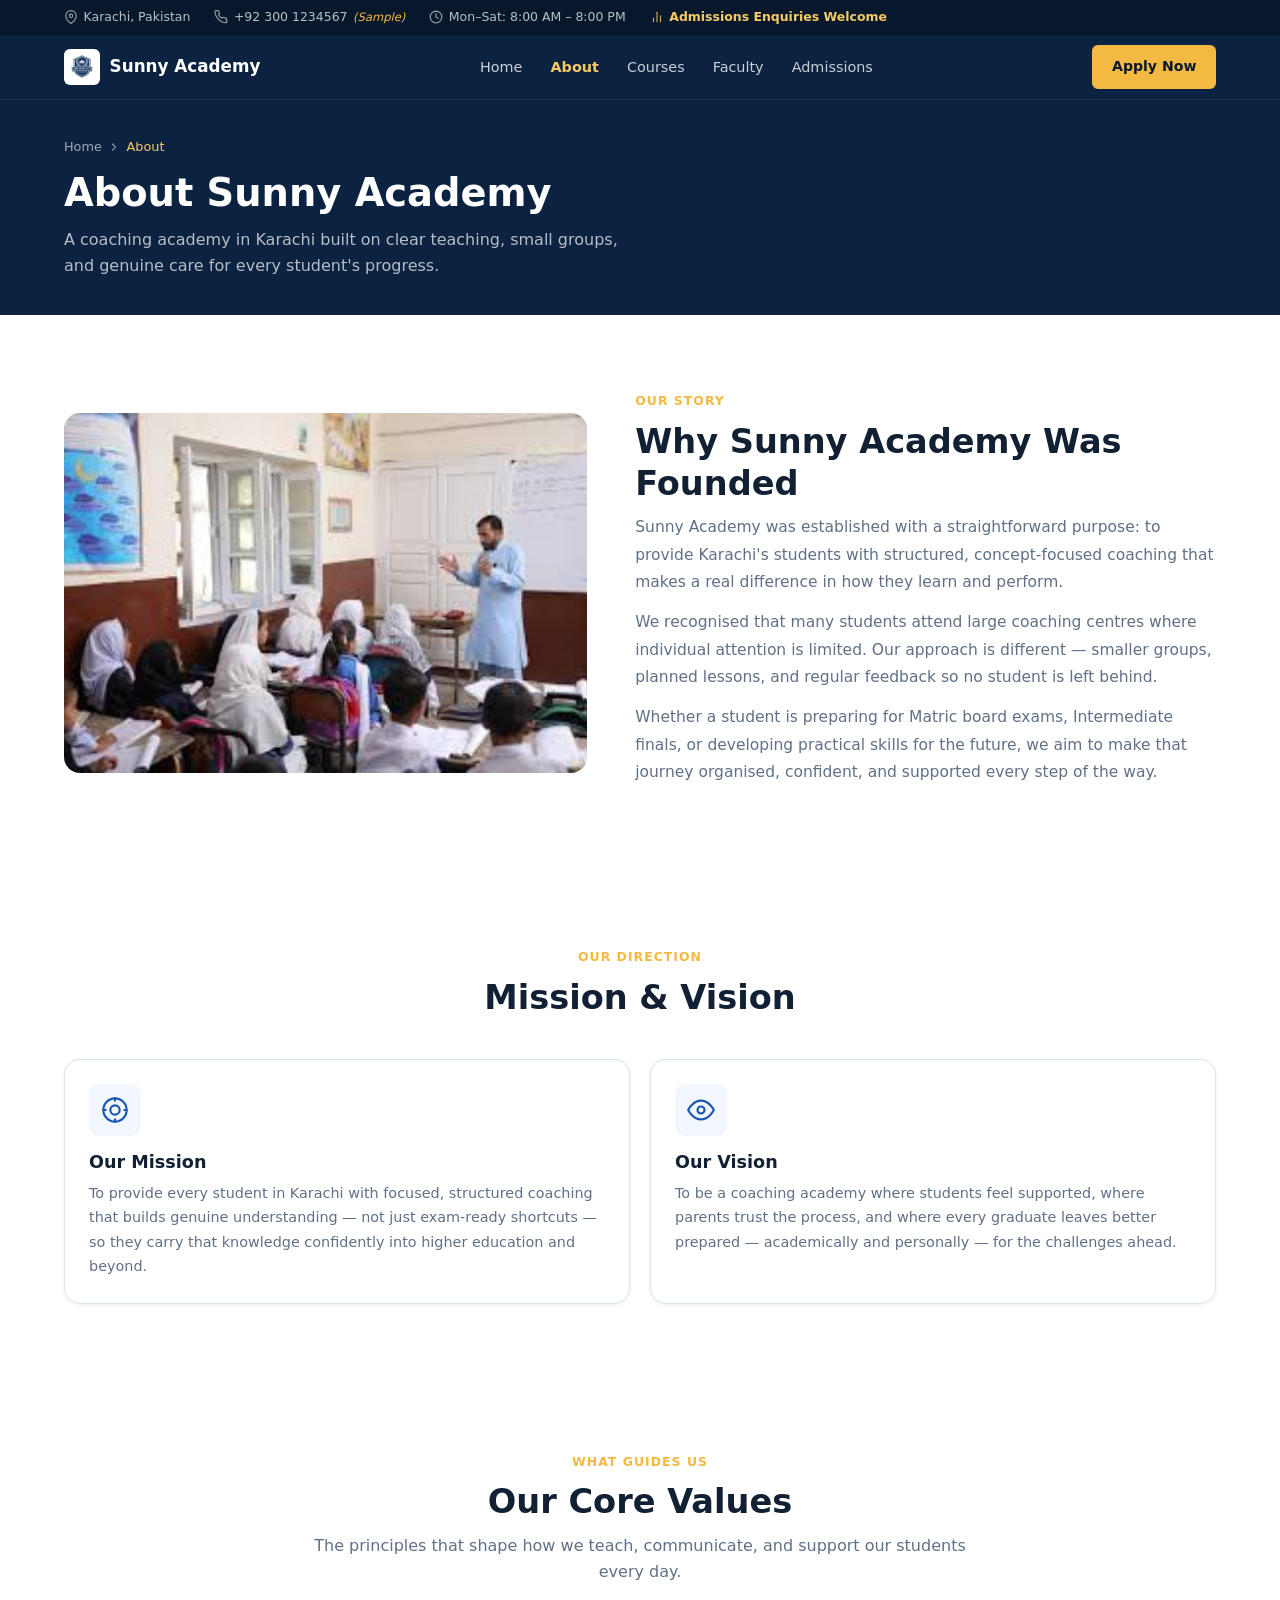
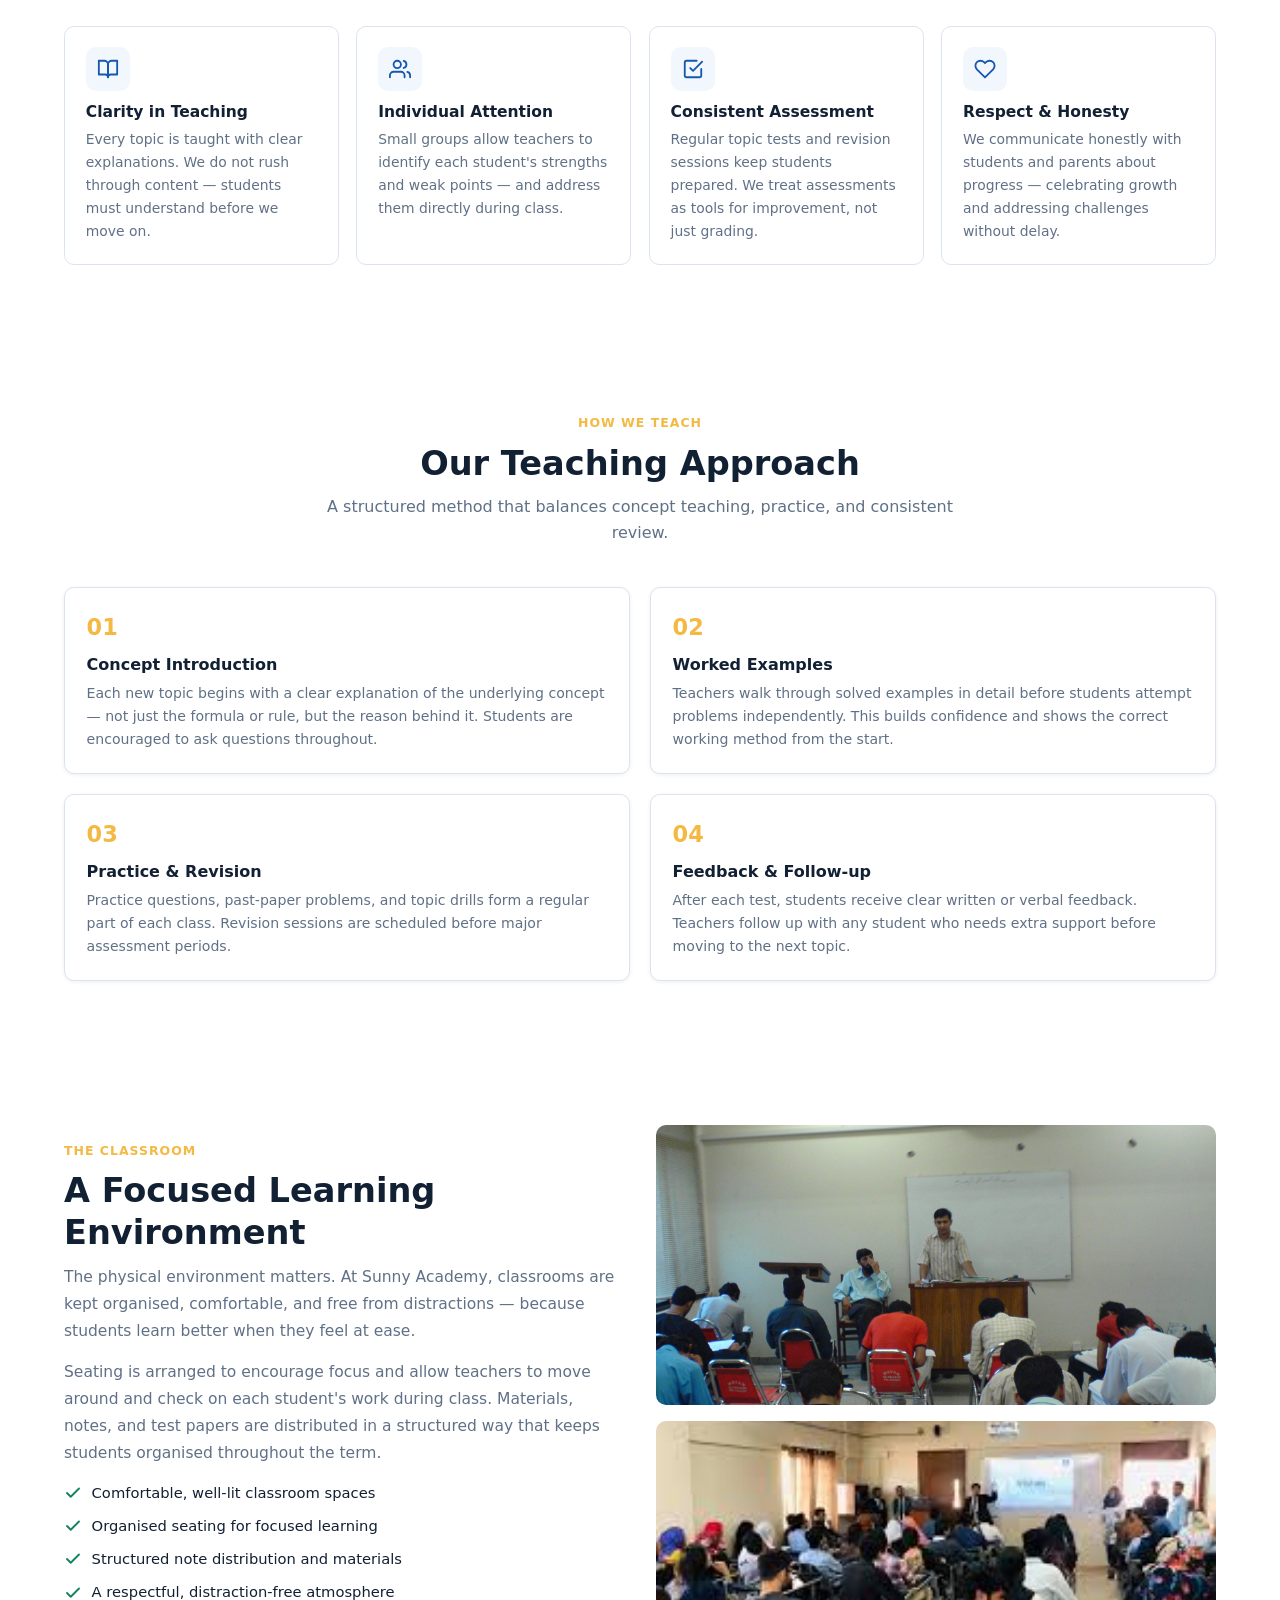
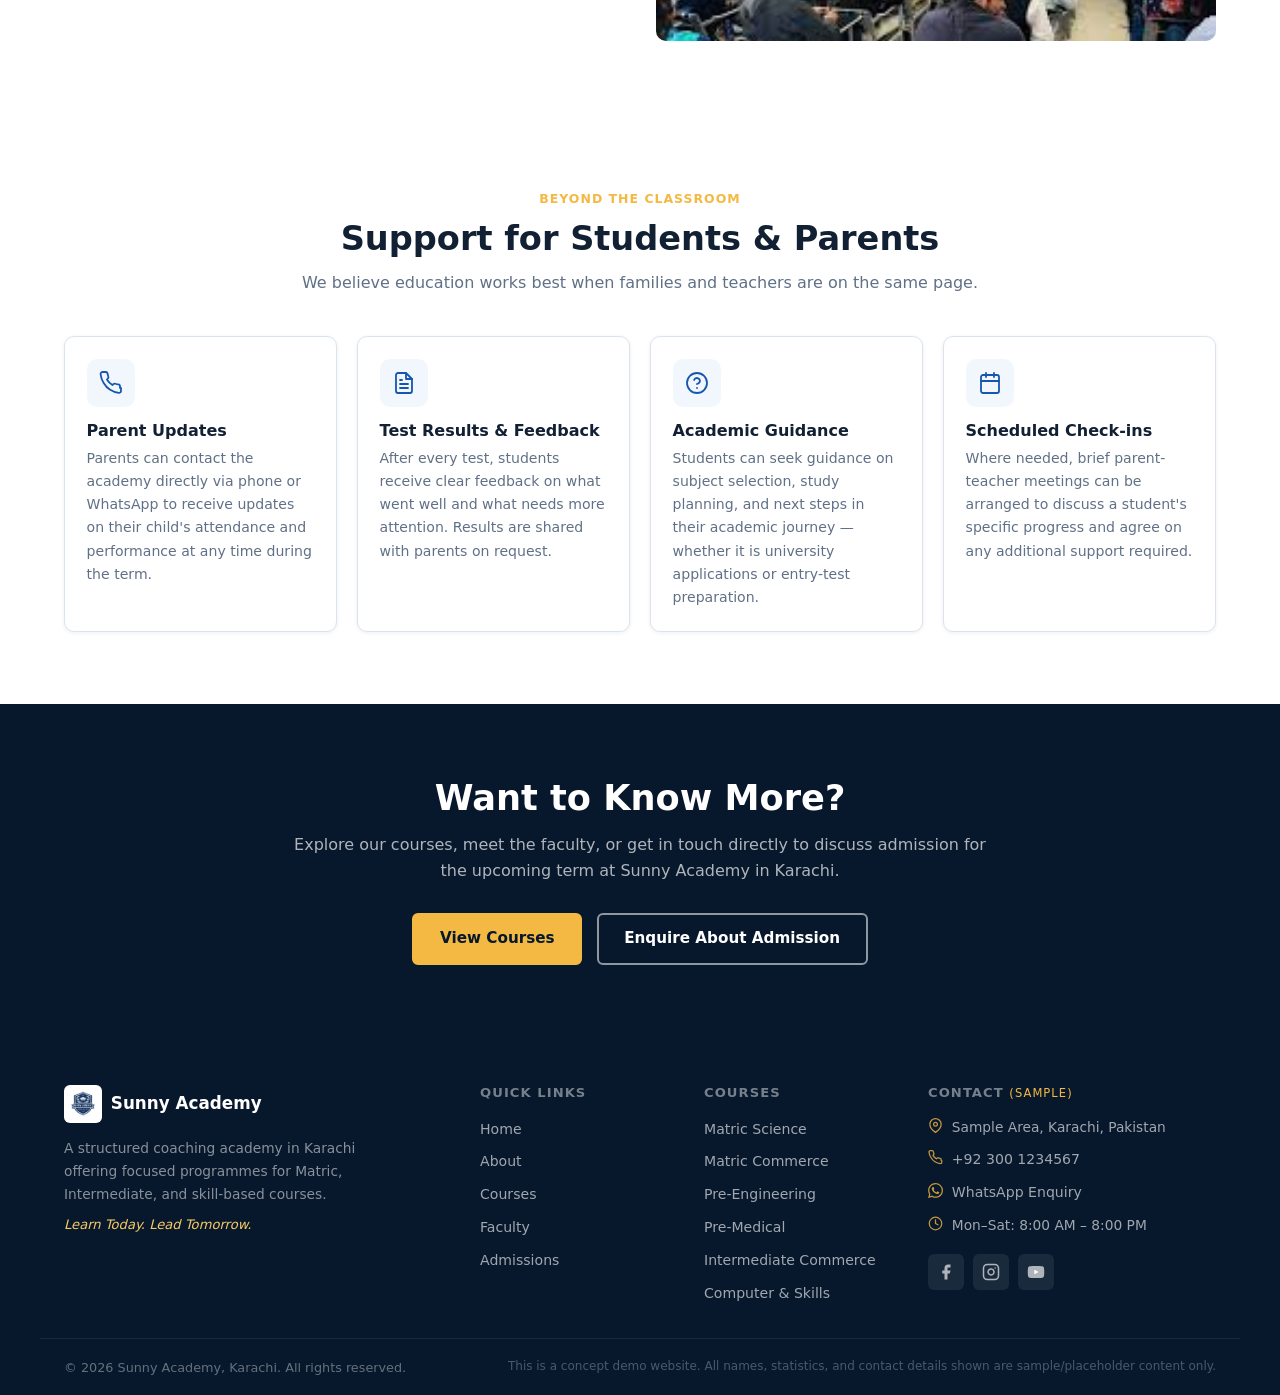
==== commit 05c9b2be: "Improve UI, responsiveness and fix website issues" ====
--- a/about.html
+++ b/about.html
@@ -27,7 +27,7 @@
       "addressLocality": "Karachi",
       "addressCountry": "PK"
     },
-    "url": "#"
+    "url": "https://anasraza9898.github.io/academy-demo/about.html"
   }
   </script>
 </head>
--- a/assets/css/style.css
+++ b/assets/css/style.css
@@ -1009,7 +1009,140 @@
 }
 .filter-btn:hover { border-color: var(--blue-500); color: var(--blue-700); }
 .filter-btn.is-active { background: var(--blue-700); color: var(--white); border-color: var(--blue-700); }
-
+/* Detailed course cards */
+.courses-detail-grid {
+  display: grid;
+  grid-template-columns: 1fr;
+  gap: 1.25rem;
+}
+
+.course-card-detail {
+  display: flex;
+  flex-direction: column;
+  min-width: 0;
+  padding: 1.4rem;
+  background: var(--white);
+  border: 1px solid var(--border);
+  border-radius: var(--radius-lg);
+  box-shadow: var(--shadow-sm);
+}
+
+.course-card-detail__header {
+  display: flex;
+  align-items: center;
+  gap: .9rem;
+  margin-bottom: 1rem;
+}
+
+.course-card-detail__header .course-card__icon {
+  margin-bottom: 0;
+}
+
+.course-card-detail__category {
+  display: block;
+  margin-bottom: .2rem;
+  color: var(--blue-700);
+  font-size: .75rem;
+  font-weight: 700;
+  letter-spacing: .06em;
+  text-transform: uppercase;
+}
+
+.course-card-detail__title {
+  font-size: 1.1rem;
+}
+
+.course-card-detail__desc {
+  margin-bottom: 1rem;
+  font-size: .9rem;
+  line-height: 1.65;
+}
+
+.course-card-detail__meta {
+  margin-bottom: 1.2rem;
+  border-top: 1px solid var(--border);
+}
+
+.course-meta-row {
+  display: grid;
+  grid-template-columns: minmax(75px, 95px) 1fr;
+  gap: .75rem;
+  padding-block: .65rem;
+  border-bottom: 1px solid var(--border);
+}
+
+.course-meta-label {
+  color: var(--text-dark);
+  font-size: .8rem;
+  font-weight: 700;
+}
+
+.course-meta-value {
+  min-width: 0;
+  color: var(--text-muted);
+  font-size: .84rem;
+  overflow-wrap: anywhere;
+}
+
+.course-card-detail__btn {
+  width: 100%;
+  margin-top: auto;
+}
+
+@media (min-width: 768px) {
+  .courses-detail-grid {
+    grid-template-columns: repeat(2, minmax(0, 1fr));
+  }
+}
+/* Course support cards */
+.support-grid {
+  display: grid;
+  grid-template-columns: 1fr;
+  gap: 1.25rem;
+}
+
+.support-card {
+  background: var(--white);
+  border: 1px solid var(--border);
+  border-radius: var(--radius-md);
+  padding: 1.35rem;
+  box-shadow: var(--shadow-sm);
+}
+
+.support-card__icon {
+  width: 48px;
+  height: 48px;
+  background: var(--blue-50);
+  border-radius: var(--radius-md);
+  display: flex;
+  align-items: center;
+  justify-content: center;
+  color: var(--blue-700);
+  margin-bottom: .9rem;
+}
+
+.support-card__title {
+  font-size: 1rem;
+  margin-bottom: .35rem;
+}
+
+.support-card__text {
+  font-size: .88rem;
+  line-height: 1.65;
+  margin: 0;
+}
+
+@media (min-width: 640px) {
+  .support-grid {
+    grid-template-columns: repeat(2, minmax(0, 1fr));
+  }
+}
+
+@media (min-width: 1024px) {
+  .support-grid {
+    grid-template-columns: repeat(4, minmax(0, 1fr));
+  }
+}
 /* ============================================================
    29. ADMISSION FORM
    ============================================================ */
@@ -1078,6 +1211,7 @@
 }
 .form-success.is-visible { display: block; }
 
+
 /* ============================================================
    30. FACULTY PAGE SPECIFIC
    ============================================================ */
@@ -1109,7 +1243,76 @@
   font-weight: 600;
   color: var(--blue-700);
 }
-
+/* ============================================================
+   30. FACULTY PAGE SPECIFIC
+   ============================================================ */
+
+.faculty-detail-grid {
+  display: grid;
+  grid-template-columns: 1fr;
+  gap: 1.5rem;
+}
+
+.faculty-detail-card {
+  background: var(--white);
+  border: 1px solid var(--border);
+  border-radius: var(--radius-lg);
+  overflow: hidden;
+  box-shadow: var(--shadow-sm);
+  display: flex;
+  flex-direction: column;
+}
+
+.faculty-detail-card__img {
+  width: 100%;
+  height: 260px;
+  object-fit: cover;
+}
+
+.faculty-detail-card__body {
+  padding: 1.5rem;
+}
+
+.faculty-detail-card__name {
+  font-size: 1.15rem;
+  margin-bottom: .25rem;
+}
+
+.faculty-detail-card__qual {
+  font-size: .82rem;
+  color: var(--text-muted);
+  margin-bottom: .4rem;
+}
+
+.faculty-detail-card__subject {
+  font-size: .9rem;
+  font-weight: 600;
+  color: var(--blue-700);
+  margin-bottom: .8rem;
+}
+
+.availability-badges {
+  display: flex;
+  flex-wrap: wrap;
+  gap: .4rem;
+  margin-top: .75rem;
+}
+
+.availability-badge {
+  padding: .28rem .7rem;
+  background: var(--blue-50);
+  border: 1px solid var(--border);
+  border-radius: 50px;
+  font-size: .78rem;
+  font-weight: 600;
+  color: var(--blue-700);
+}
+
+@media (min-width: 640px) {
+  .faculty-detail-grid {
+    grid-template-columns: repeat(2, minmax(0, 1fr));
+  }
+}
 /* ============================================================
    31. ABOUT PAGE
    ============================================================ */
@@ -1137,6 +1340,116 @@
 }
 .value-card__title { font-size: .97rem; margin-bottom: .35rem; }
 .value-card__text { font-size: .87rem; margin: 0; }
+/* Mission cards */
+.mission-grid {
+  display: grid;
+  grid-template-columns: 1fr;
+  gap: 1.25rem;
+}
+
+.mission-card {
+  background: var(--white);
+  border: 1px solid var(--border);
+  border-radius: var(--radius-lg);
+  padding: 1.5rem;
+  box-shadow: var(--shadow-sm);
+}
+
+.mission-card__icon {
+  width: 52px;
+  height: 52px;
+  background: var(--blue-50);
+  border-radius: var(--radius-md);
+  display: flex;
+  align-items: center;
+  justify-content: center;
+  color: var(--blue-700);
+  margin-bottom: 1rem;
+}
+
+.mission-card__title {
+  font-size: 1.1rem;
+  margin-bottom: .45rem;
+}
+
+.mission-card__text {
+  font-size: .9rem;
+  line-height: 1.7;
+  margin: 0;
+}
+
+/* Teaching approach */
+.approach-grid {
+  display: grid;
+  grid-template-columns: 1fr;
+  gap: 1.25rem;
+}
+
+.approach-step {
+  background: var(--white);
+  border: 1px solid var(--border);
+  border-radius: var(--radius-md);
+  padding: 1.35rem;
+  box-shadow: var(--shadow-sm);
+}
+
+.approach-step__num {
+  color: var(--gold-500);
+  font-size: 1.4rem;
+  font-weight: 800;
+  margin-bottom: .55rem;
+}
+
+.approach-step__title {
+  font-size: 1rem;
+  margin-bottom: .4rem;
+}
+
+.approach-step__text {
+  font-size: .88rem;
+  line-height: 1.65;
+  margin: 0;
+}
+
+/* Environment section */
+.env-section__inner {
+  display: grid;
+  grid-template-columns: 1fr;
+  gap: 2rem;
+  align-items: center;
+}
+
+.env-section__gallery {
+  display: grid;
+  gap: 1rem;
+}
+
+.env-section__img {
+  width: 100%;
+  object-fit: cover;
+  border-radius: var(--radius-md);
+}
+
+.env-section__img--top {
+  height: 280px;
+}
+
+.env-section__img--bottom {
+  height: 220px;
+}
+
+@media (min-width: 640px) {
+  .mission-grid,
+  .approach-grid {
+    grid-template-columns: repeat(2, minmax(0, 1fr));
+  }
+}
+
+@media (min-width: 768px) {
+  .env-section__inner {
+    grid-template-columns: 1fr 1fr;
+  }
+}
 
 /* ============================================================
    32. MAP / CONTACT LAYOUT
